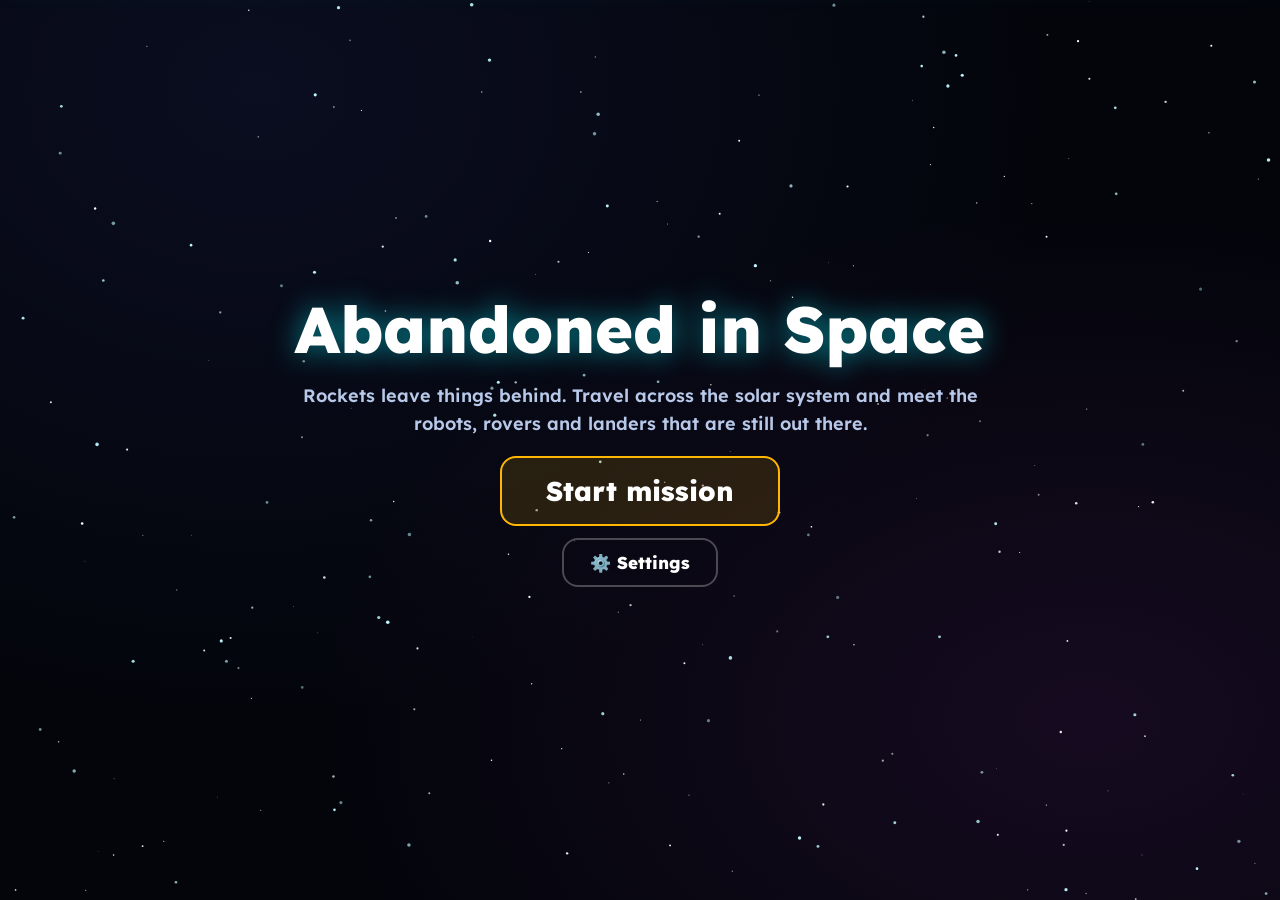
==== index-7.html @ ba51dd8f "Add files via upload" ====
<!DOCTYPE html>
<html lang="en" translate="no" class="notranslate">
<head>
<meta charset="utf-8">
<meta name="google" content="notranslate">
<meta name="viewport" content="width=device-width,initial-scale=1">
<title>Abandoned in Space – Acts 1–3: The Moon, Mars and Beyond</title>
<link href="https://fonts.googleapis.com/css2?family=Lexend:wght@400;600;800&display=swap" rel="stylesheet">
<style>
:root{--bg:#0b0d17;--deep:#03050b;--cy:#00f3ff;--gold:#ffb703;--ok:#39ff88;--bad:#ff4d6d;--glass:rgba(18,24,48,.6)}
*{box-sizing:border-box;-webkit-tap-highlight-color:transparent}
html,body{margin:0;min-height:100%;background:radial-gradient(ellipse at 20% 10%,#1a1f4a55,transparent 55%),radial-gradient(ellipse at 85% 80%,#4a1a5a44,transparent 50%),var(--deep);color:#eef6ff;font:600 18px/1.55 Lexend,system-ui,sans-serif}
#stars{position:fixed;inset:0;z-index:0;width:100%;height:100%}
.screen{display:none;position:relative;z-index:1;min-height:100vh;padding:20px 16px 40px;max-width:980px;margin:0 auto;flex-direction:column;align-items:center;justify-content:center;gap:18px}
.screen.on{display:flex;animation:slide .6s cubic-bezier(.2,.8,.2,1)}
@keyframes slide{from{opacity:0;transform:translateY(26px) scale(.98)}to{opacity:1;transform:none}}
h1{font-weight:800;font-size:clamp(2rem,6vw,3.6rem);line-height:1.1;margin:0;text-align:center;color:#fff;text-shadow:0 0 28px #00f3ff88}
h2{font-weight:800;font-size:clamp(1.4rem,4vw,2rem);margin:0;color:var(--gold)}
p{margin:0}.sub{color:#b8c8e8;text-align:center;max-width:60ch}
.panel{background:rgba(2,6,13,.45);backdrop-filter:blur(6px);-webkit-backdrop-filter:blur(6px);border:1px solid #00f3ff44;border-radius:22px;box-shadow:0 0 30px #00f3ff18,inset 0 0 40px #ffffff08;padding:20px;width:100%}
.btn{font:800 1.1rem Lexend,sans-serif;min-height:58px;padding:12px 26px;border-radius:16px;border:2px solid var(--cy);background:#00f3ff1c;color:#fff;cursor:pointer;touch-action:manipulation;user-select:none;-webkit-user-select:none;transition:transform .15s,box-shadow .2s,background .2s}
.btn:hover,.btn:focus-visible{transform:scale(1.06);box-shadow:0 0 24px var(--cy);background:#00f3ff38;outline:none}
.btn:active{transform:scale(.95)}
.btn.gold{border-color:var(--gold);background:#ffb70322}.btn.gold:hover{box-shadow:0 0 24px var(--gold)}
.btn.ghost{border-color:#ffffff44;background:transparent;min-height:46px;font-size:.95rem}
.row{display:flex;gap:12px;flex-wrap:wrap;justify-content:center;width:100%}
#grid{display:grid;grid-template-columns:repeat(auto-fit,minmax(220px,1fr));gap:16px;width:100%}
.card{position:relative;text-align:left;cursor:pointer;border:1px solid #00f3ff55;background:var(--glass);backdrop-filter:blur(12px);border-radius:22px;padding:20px;color:#fff;font:inherit;transition:transform .2s,box-shadow .25s;min-height:190px}
.card:hover:not(:disabled){transform:translateY(-6px) scale(1.03);box-shadow:0 0 30px #00f3ff77}
.card:disabled{opacity:.45;cursor:not-allowed}
.card .ic{font-size:2.6rem}.card b{display:block;font-size:1.25rem}.card small{color:#b8c8e8;font-weight:400}
.dot{position:absolute;top:16px;right:16px;width:14px;height:14px;border-radius:50%;background:var(--cy);box-shadow:0 0 12px var(--cy);animation:pulse 1.6s infinite}
.card.done .dot{background:var(--gold);box-shadow:0 0 12px var(--gold);animation:none}
.card:disabled .dot{background:#666;box-shadow:none;animation:none}
@keyframes pulse{50%{opacity:.35;transform:scale(.7)}}
#prog{height:12px;border-radius:9px;background:#ffffff18;overflow:hidden;width:min(420px,90%)}
#prog i{display:block;height:100%;width:0;background:linear-gradient(90deg,var(--cy),var(--gold));transition:width .8s}
.term{background:rgba(2,6,13,.45);backdrop-filter:blur(6px);-webkit-backdrop-filter:blur(6px);border-color:#39ff8866;box-shadow:0 0 30px #39ff8822}
.term .bar{display:flex;gap:8px;align-items:center;margin-bottom:12px;color:var(--ok);font-weight:600;font-size:.9rem}
.term .bar i{width:12px;height:12px;border-radius:50%;background:var(--ok);box-shadow:0 0 10px var(--ok)}
#st-txt{white-space:pre-wrap;font:400 clamp(1rem,2.6vw,1.2rem)/1.7 Lexend,sans-serif;color:#d9ffe9;max-height:56vh;overflow:auto;min-height:220px;cursor:pointer}
#st-txt::after{content:"▌";color:var(--ok);animation:blink 1s infinite}
@keyframes blink{50%{opacity:0}}
canvas#cv{width:100%;height:auto;border-radius:16px;background:#02040a;border:1px solid #00f3ff44;touch-action:none}
.hud{display:flex;gap:14px;justify-content:center;flex-wrap:wrap;font-size:1.05rem}
.hud span{padding:4px 14px;border-radius:99px;background:#ffffff12}
.ok{color:var(--ok)}.warn{color:var(--bad)}
.ctrl .btn{flex:1 1 90px;min-height:72px;font-size:1.3rem}
#msg{min-height:1.6em;text-align:center;font-weight:800}
.parts,.slots{display:flex;flex-wrap:wrap;gap:12px;justify-content:center}
.part{font-size:2.2rem;min-width:84px;min-height:84px}.part.sel{border-color:var(--gold);box-shadow:0 0 22px var(--gold);transform:scale(1.1)}
.slot{min-width:150px;min-height:110px;border:2px dashed #00f3ff88;border-radius:18px;background:#00f3ff0d;color:#fff;font:600 .95rem Lexend,sans-serif;padding:10px;cursor:pointer;display:flex;flex-direction:column;align-items:center;justify-content:center;gap:4px;transition:transform .15s}
.slot:hover{transform:scale(1.05)}.slot .e{font-size:2.2rem}.slot.full{border-style:solid;border-color:var(--ok);background:#39ff8822}
.shake{animation:shake .4s}@keyframes shake{25%{transform:translateX(-8px)}75%{transform:translateX(8px)}}
.sl{display:flex;align-items:center;gap:12px;width:100%}.sl label{min-width:90px}
input[type=range]{flex:1;height:44px;accent-color:var(--cy)}
svg{width:100%;height:auto;border-radius:16px;background:#02040a;border:1px solid #00f3ff44}
#win{position:fixed;inset:0;z-index:10;display:none;align-items:center;justify-content:center;flex-direction:column;gap:16px;background:#03050bd9;text-align:center;padding:20px}
#win.on{display:flex;animation:slide .5s}
#win h1{color:var(--gold);text-shadow:0 0 30px var(--gold);animation:pop .8s}
@keyframes pop{0%{transform:scale(.3)}60%{transform:scale(1.15)}100%{transform:scale(1)}}
#fx{position:absolute;inset:0;width:100%;height:100%;pointer-events:none}
#win>*:not(canvas){position:relative}
#wipe{position:fixed;inset:0;z-index:30;background:#000;border-bottom:3px solid #00f3ff99;box-shadow:0 10px 40px #00f3ff55;transform:translateY(-105%);pointer-events:none}
#wipe.run{animation:wipe 1.05s cubic-bezier(.65,0,.35,1) forwards}
@keyframes wipe{0%{transform:translateY(-105%)}46%{transform:translateY(0)}54%{transform:translateY(0)}100%{transform:translateY(105%)}}
.ast{position:fixed;left:0;top:0;z-index:0;pointer-events:none}
.ast .tail{position:absolute;right:50%;top:50%;transform:translateY(-50%);border-radius:50%;background:linear-gradient(90deg,transparent,#ffb70366,#fff8)}
.ast svg{position:relative;display:block;animation:spin 5s linear infinite}
@keyframes spin{to{transform:rotate(360deg)}}
@keyframes fade{from{opacity:0}}
@keyframes glow{50%{box-shadow:0 0 95px #ffb703}}
#pop{position:fixed;inset:0;z-index:20;display:none;align-items:center;justify-content:center;padding:20px;background:#03050bcc}
#pop.on{display:flex;animation:fade .25s}
#pop .box{max-width:460px;width:100%;text-align:center;display:flex;flex-direction:column;align-items:center;gap:12px;background:#12183ae6;border:2px solid var(--cy);border-radius:24px;padding:26px;box-shadow:0 0 40px #00f3ff55;animation:pop .5s}
#pop.bad{background:#3a0010cc}
#pop.bad .box{background:#2a0612f0;border-color:var(--bad);box-shadow:0 0 50px #ff4d6d88;animation:shake .5s}
#pop.bad h2{color:var(--bad)}
#p-i{font-size:3.4rem;line-height:1}
.big{font-size:1.5rem;min-height:70px;padding:14px 44px}
.mis{display:block;margin-top:12px;padding:12px 16px;border-radius:14px;background:#ffb70322;border:1px solid var(--gold);color:var(--gold);font-weight:800;text-shadow:0 0 12px #ffb70388}
#game{justify-content:flex-start;gap:10px;padding-top:12px;padding-bottom:16px}#game h2{font-size:1.35rem}#g-i{font-size:.95rem}
.ctl2{display:flex;flex-wrap:wrap;gap:10px 22px;align-items:center}.ctl2 .sl{flex:1 1 240px;width:auto}.ctl2 .btn{flex:none}
@media(max-height:700px){svg{max-height:24vh!important}}
.gh{fill:none;stroke:#00f3ff;stroke-width:2;stroke-dasharray:6 5;animation:gh 1.6s infinite}@keyframes gh{50%{opacity:.3}}
.pt .rl{opacity:0;transform:translateY(-70px) scale(.7);transform-box:fill-box;transform-origin:center;transition:opacity .4s,transform .7s cubic-bezier(.3,1.7,.5,1)}
.pt.on .rl{opacity:1;transform:none}.pt.on .gh{display:none}
.drive #rv-all{animation:drive 1.6s ease-in forwards}@keyframes drive{to{transform:translateX(120px)}}
/* ---- Solar system showcase ---- */
#solar{max-width:none;width:100%;height:100vh;height:100dvh;min-height:0;overflow:hidden;gap:6px;padding:14px 8px;position:relative}
#solar>h2,#solar>.sub{position:relative;z-index:2;transition:opacity .6s}#solar.sel>h2,#solar.sel>.sub{opacity:0}
#solar.inst *{transition:none!important}
.sunbg{position:absolute;left:-21vmin;top:50%;width:34vmin;aspect-ratio:1;transform:translateY(-50%);border-radius:50%;background:radial-gradient(circle,#fff6c4,#ffcf3a 45%,#ffb703 62%,#ff7b00);box-shadow:0 0 80px 20px #ffb70388,0 0 200px 60px #ff7b0033;animation:glow 4s infinite;pointer-events:none;z-index:0}
#stage{--u:clamp(30px,4.6vw,66px);position:relative;z-index:2;display:flex;flex-wrap:wrap;justify-content:center;align-items:center;width:min(100%,1500px);padding-left:6vw}
.pl{--sz:calc(var(--u)*var(--k));position:relative;flex:0 0 auto;width:calc(var(--u)*1.85);height:calc(var(--u)*3.4);display:grid;place-items:center;transition:transform .9s cubic-bezier(.65,0,.25,1) calc(var(--i)*25ms),opacity .7s ease calc(var(--i)*25ms)}
#solar.sel .pl:not(.picked){transform:translateX(var(--ex,50vw));opacity:0;pointer-events:none}
#solar.sel .pl.picked{transform:translate(var(--dx),var(--dy)) scale(var(--sc,1.4));z-index:6;transition-delay:.05s}
.hit{position:relative;display:grid;place-items:center;width:max(44px,var(--sz));height:max(44px,var(--sz));background:none;border:0;padding:0;color:#fff;font:inherit;border-radius:50%;cursor:pointer}
.hit:focus-visible{outline:2px solid var(--cy);outline-offset:6px}
.fl{position:relative;display:grid;place-items:center;width:var(--sz);height:var(--sz);animation:float 4.2s ease-in-out infinite;animation-delay:calc(var(--i)*-.55s);transition:scale .25s cubic-bezier(.3,1.6,.5,1)}
@keyframes float{0%,100%{transform:translateY(-6px)}50%{transform:translateY(8px)}}
.hit:hover .fl,.hit:focus-visible .fl,.hit:active .fl{scale:1.2}
.disc,.moon{--tile:var(--sz);position:relative;z-index:2;display:block;width:var(--sz);aspect-ratio:1;border-radius:50%;overflow:hidden;transition:box-shadow .25s,filter .25s}
.disc i,.moon i{position:absolute;inset:0;background-repeat:repeat-x;background-size:var(--tile) 100%;animation:rot var(--rt,16s) linear infinite}
@keyframes rot{to{background-position-x:var(--tile)}}
.disc:after,.moon:after{content:"";position:absolute;inset:0;border-radius:50%;background:radial-gradient(circle at 30% 28%,#ffffff44,transparent 42%,#000b 100%)}
.hit:hover .disc,.hit:focus-visible .disc,.hit:active .disc{box-shadow:0 0 22px 6px rgba(var(--aura),.85),0 0 60px 20px rgba(var(--aura),.4);filter:brightness(1.15)}
.mer .disc{background:#9b9590}.mer i{background-image:radial-gradient(circle at 30% 40%,#0003 0 12%,transparent 13%),radial-gradient(circle at 70% 70%,#0003 0 10%,transparent 11%)}
.ven .disc{background:#e8c27a}.ven i{background-image:repeating-linear-gradient(170deg,#f2d9a0 0 14%,#d9a85c 14% 28%)}
.ear .disc{background:#2a6fd6}.ear i{background-image:radial-gradient(ellipse 22% 28% at 28% 38%,#46a85a 92%,transparent),radial-gradient(ellipse 16% 22% at 72% 66%,#46a85a 92%,transparent),radial-gradient(ellipse 30% 8% at 55% 25%,#fff9 92%,transparent)}
.mar .disc{background:#c1440e}.mar i{background-image:radial-gradient(ellipse 25% 20% at 30% 40%,#7a2a08aa 92%,transparent),radial-gradient(ellipse 18% 14% at 75% 65%,#e9a37a99 92%,transparent)}
.jup .disc{background:#d9b38c}.jup i{background-image:radial-gradient(ellipse 14% 9% at 60% 62%,#c1440ecc 92%,transparent),repeating-linear-gradient(180deg,#e3c4a0 0 12%,#b98763 12% 22%,#d9b38c 22% 34%)}
.sat .disc{background:#e6cf9a}.sat i{background-image:repeating-linear-gradient(180deg,#f0dcae 0 14%,#cdb27a 14% 26%)}
.ura .disc{background:#6fd0d6}.ura i{background-image:repeating-linear-gradient(175deg,#8fe6ea 0 16%,#4fb8c8 16% 30%,#6fd0d6 30% 44%)}
.nep .disc{background:#3f5fc4}.nep i{background-image:radial-gradient(ellipse 16% 10% at 65% 40%,#1c2a78cc 92%,transparent),repeating-linear-gradient(172deg,#5877d6 0 18%,#2f49a6 18% 32%,#3f5fc4 32% 48%)}
.ring{position:absolute;left:50%;top:50%;width:calc(var(--sz)*2.1);height:calc(var(--sz)*.8);transform:translate(-50%,-50%) rotate(-18deg);border-radius:50%;border:max(3px,calc(var(--sz)*.07)) solid #e6d3a0cc;pointer-events:none;z-index:1}
.ring.fr{z-index:3;clip-path:inset(50% 0 0 0)}
.ura .ring{width:calc(var(--sz)*1.9);height:calc(var(--sz)*.55);border-color:#a5e6ecb0;transform:translate(-50%,-50%) rotate(-12deg)}
.morbit{position:absolute;left:50%;top:50%;width:calc(var(--sz)*1.7);height:calc(var(--sz)*1.7);margin:calc(var(--sz)*-.85) 0 0 calc(var(--sz)*-.85);border:1px dotted #ffffff40;border-radius:50%;animation:spin 6s linear infinite;pointer-events:none;z-index:2}
.mw{position:absolute;left:50%;top:0;width:0;height:0;animation:spin 6s linear infinite reverse}
.moon{position:absolute;--tile:calc(var(--sz)*.24);width:calc(var(--sz)*.24);margin:calc(var(--sz)*-.12) 0 0 calc(var(--sz)*-.12);background:#aeb4c2}
.moon i{background-image:radial-gradient(circle at 30% 40%,#0004 0 14%,transparent 15%),radial-gradient(circle at 70% 65%,#0004 0 11%,transparent 12%)}
.lock .disc,.lock .ring{filter:grayscale(.85) brightness(.55)}.lkb{position:absolute;right:-4px;top:-8px;font-size:.9rem;z-index:4}
.nm{position:absolute;top:calc(100% + 22px);left:50%;transform:translateX(-50%);white-space:nowrap;padding:2px 10px;border-radius:99px;font:600 clamp(11px,1.3vw,14px) Lexend,sans-serif;color:rgb(var(--aura));background:#0b0d1766;opacity:.6;transition:opacity .08s,background .08s,color .08s,transform .15s;pointer-events:none;z-index:30}
.hit:hover .nm,.hit:focus-visible .nm,.hit:active .nm{opacity:1;background:#fff;color:#0b0d17;font-weight:800;transform:translateX(-50%) scale(1.12);box-shadow:0 0 18px rgba(var(--aura),.9)}
#to-intro{position:absolute;left:12px;top:12px;z-index:8;min-height:44px}
/* Planet detail panel (glassmorphism) */
#plpanel{position:absolute;z-index:7;right:4vw;top:50%;width:min(470px,46vw);max-height:84vh;overflow:auto;display:flex;flex-direction:column;gap:10px;text-align:left;padding:18px 20px;border-radius:26px;background:rgba(18,24,48,.5);backdrop-filter:blur(20px) saturate(150%);-webkit-backdrop-filter:blur(20px) saturate(150%);border:1px solid #ffffff30;box-shadow:0 24px 70px #000a,inset 0 1px 0 #ffffff30,0 0 40px #00f3ff22;transform:translate(70px,calc(-50% + 40px));opacity:0;pointer-events:none;transition:transform .8s cubic-bezier(.2,.9,.2,1) .25s,opacity .6s .25s}
#plpanel:not(.open){transition-delay:0s}
#plpanel.open{transform:translate(0,-50%);opacity:1;pointer-events:auto}
#plpanel h2{font-size:1.6rem}.fact{color:#cfe0ff;font-weight:400;font-size:.95rem}.sub2{color:var(--gold);font-weight:800}
#plpanel #prog{width:100%}
.mlist{display:flex;flex-direction:column;gap:8px}
.mis-btn{display:flex;align-items:center;gap:12px;text-align:left;width:100%;padding:10px 14px;border-radius:16px;border:1px solid #00f3ff55;background:#ffffff0d;color:#fff;font:inherit;cursor:pointer;min-height:52px;transition:transform .15s,box-shadow .2s,background .2s}
.mis-btn:hover:not(:disabled),.mis-btn:focus-visible{transform:translateX(-4px);box-shadow:0 0 20px #00f3ff66;background:#00f3ff22;outline:none}
.mis-btn:disabled{opacity:.45;cursor:not-allowed}.mis-btn.done{border-color:var(--gold)}
.mis-btn .ic{font-size:1.8rem}.mis-btn b{display:block}.mis-btn small{color:#b8c8e8;font-weight:400;font-size:.8rem}
@media(max-width:760px){.sunbg{display:none}#stage{--u:11.5vw;padding-left:0}.pl{width:23vw;height:calc(var(--u)*3.2)}
 #plpanel{left:3vw;right:3vw;bottom:3vw;top:auto;width:auto;max-height:56vh;transform:translateY(110%)}#plpanel.open{transform:none}}
/* Dialogue engine effects */
.term.cam{animation:cam .45s}
@keyframes cam{0%,100%{transform:none}15%{transform:translate(-5px,2px) rotate(-.3deg)}35%{transform:translate(5px,-2px) rotate(.3deg)}55%{transform:translate(-3px,-1px)}75%{transform:translate(3px,1px)}}
.wd{display:inline-block;white-space:nowrap}
.bc{display:inline-block;font-weight:800;color:#ff4d6d;text-shadow:0 0 8px #ff4d6d,0 0 18px #ff4d6d88;animation:bpop .4s cubic-bezier(.3,1.7,.5,1),bglow 1s ease-in-out infinite alternate}
@keyframes bpop{0%{transform:scale(.2);opacity:0}100%{transform:none;opacity:1}}
@keyframes bglow{to{color:#4dfff3;text-shadow:0 0 8px #00f3ff,0 0 18px #00f3ff88}}
.wb{display:inline-block;color:#c7b6ff;text-shadow:0 0 8px #8f6bff88;animation:wobble 1.1s ease-in-out infinite;animation-delay:calc(var(--i)*-90ms)}
@keyframes wobble{0%,100%{transform:translateY(0) rotate(-4deg)}50%{transform:translateY(-4px) rotate(4deg)}}
.bar #snd{margin-left:auto;min-height:34px;padding:0 12px;font-size:.9rem}
/* v3 additions */
#st-txt{text-shadow:0 1px 4px #000c}
#set,#fm{position:fixed;inset:0;z-index:25;display:none;align-items:center;justify-content:center;padding:20px;background:#03050bcc}
#set.on,#fm.on{display:flex;animation:fade .25s}
#set .box,#fm .box{max-width:480px;width:100%;max-height:90vh;overflow:auto;display:flex;flex-direction:column;gap:12px;text-align:left;background:#12183ae6;border:2px solid var(--cy);border-radius:24px;padding:24px;box-shadow:0 0 40px #00f3ff55;animation:pop .45s}
.srow{display:flex;justify-content:space-between;align-items:center;gap:12px}.tg{min-width:110px}.tg:disabled{opacity:.45;cursor:not-allowed}
.btn.dng{border-color:var(--bad);background:#ff4d6d1f}.btn.dng:hover{box-shadow:0 0 24px var(--bad);background:#ff4d6d33}
.qgrid{display:grid;gap:6px}.qgrid div{background:#ffffff0f;border-radius:12px;padding:8px 12px}.qgrid small{display:block;color:var(--cy);font-weight:600}.qgrid b{font-weight:600;font-size:.95rem}
#fm-f{font-weight:400;background:#00f3ff12;border-left:3px solid var(--cy);padding:10px 14px;border-radius:0 12px 12px 0;animation:slide .4s}
.lockb{display:flex;gap:8px;align-items:center;padding:10px 14px;border-radius:14px;background:#ffb70022;border:1px solid var(--gold);color:var(--gold);font-weight:800}
.stars{font-size:3.2rem;line-height:1}.stars span{display:inline-block;margin:0 4px;animation:pop .6s both;animation-delay:calc(var(--n)*.22s)}.stars span.off{filter:grayscale(1) brightness(.5);opacity:.5}
.mis-btn small{display:block}.stl{letter-spacing:.12em}
.bhd{position:relative;display:block;width:var(--sz);aspect-ratio:1;transition:filter .25s}
.bhd .lens{position:absolute;inset:-45%;border-radius:50%;background:radial-gradient(circle,transparent 34%,#00f3ff2e 44%,#ffb7032e 56%,transparent 70%);animation:pulse 3s ease-in-out infinite}
.bhd .core{position:absolute;inset:14%;border-radius:50%;background:#000;box-shadow:0 0 0 2px #ffcf3a99,0 0 24px 8px #00f3ff88,0 0 60px 18px #ffb70044;z-index:2}
.acc{position:absolute;left:50%;top:50%;width:calc(var(--sz)*2);height:calc(var(--sz)*.66);margin:calc(var(--sz)*-.33) 0 0 calc(var(--sz)*-1);border-radius:50%;overflow:hidden;transform:rotate(-14deg);-webkit-mask:radial-gradient(ellipse closest-side,transparent 50%,#000 58%,#000 86%,transparent 100%);mask:radial-gradient(ellipse closest-side,transparent 50%,#000 58%,#000 86%,transparent 100%);z-index:1;filter:drop-shadow(0 0 8px #00f3ff)}
.acc b{position:absolute;left:50%;top:50%;width:calc(var(--sz)*3);height:calc(var(--sz)*3);margin:calc(var(--sz)*-1.5) 0 0 calc(var(--sz)*-1.5);background:conic-gradient(#00f3ff,#ffb703,#fff3c4,#ffb703,#00f3ff,#0b6f8f,#00f3ff);animation:spin 3.5s linear infinite}
.acc.fr{z-index:3;clip-path:inset(50% 0 0 0)}
.hit:hover .bhd,.hit:focus-visible .bhd,.hit:active .bhd{filter:brightness(1.3) drop-shadow(0 0 16px #00f3ff)}
.lock .bhd{filter:saturate(.6) brightness(.8)}
/* Black hole: crescent peeking in from the right edge (mirrors the Sun) */
.pl.bh{--sz:34vmin;position:absolute;right:-21vmin;top:calc(50% - 17vmin);width:var(--sz);height:var(--sz);z-index:1}
.bhx{position:relative;display:block;width:var(--sz);aspect-ratio:1;transition:filter .25s}
.bhx .core{position:absolute;inset:4%;border-radius:50%;background:radial-gradient(circle at 35% 50%,#000 55%,#14032b 100%);box-shadow:0 0 0 3px #3c096c,0 0 36px 12px #9d4edd99,0 0 110px 36px #3c096ccc,inset 0 0 50px #000;z-index:2}
.bhx .w{position:absolute;inset:4%;border-radius:50%;border:3px solid #9d4edd;box-shadow:0 0 24px #9d4edd,inset 0 0 24px #3c096c;opacity:0;animation:bhw 3.6s ease-out infinite;pointer-events:none}
.bhx .w2{animation-delay:1.2s}.bhx .w3{animation-delay:2.4s}
@keyframes bhw{0%{transform:scale(1);opacity:.9}100%{transform:scale(1.7);opacity:0}}
.hit:hover .bhx,.hit:focus-visible .bhx,.hit:active .bhx{filter:brightness(1.35) drop-shadow(0 0 18px #9d4edd)}
.lock .bhx{filter:grayscale(.85) brightness(.7)}
.rocks{position:relative;display:block;width:var(--sz);aspect-ratio:1;transition:filter .25s}
.rocks i{position:absolute;display:block;border-radius:46% 54% 52% 48%;background:radial-gradient(circle at 30% 28%,#cfc8ba,#6b645a 60%,#3d3933);box-shadow:inset -2px -2px 4px #0008;animation:spin var(--s,8s) linear infinite}
.lock .rocks{filter:grayscale(.85) brightness(.55)}
.hit:hover .rocks,.hit:focus-visible .rocks,.hit:active .rocks{filter:brightness(1.2) drop-shadow(0 0 10px rgba(var(--aura),.9))}
#bhslot{display:contents}.bh .nm{left:6.5vmin}
.bh .lkb{right:auto;left:1vmin;top:calc(50% - 14px);font-size:1.5rem}
@media(max-width:760px){.pl.bh{--sz:26vmin;right:-17vmin;top:calc(50% - 13vmin);width:var(--sz);height:var(--sz)}.bh .nm{left:5vmin}}
@media(prefers-reduced-motion:reduce){*{animation:none!important;transition:none!important}}
/* Codec portrait (MGS-style) */
.cdx{display:flex;gap:18px;align-items:flex-start}
#cdx-p{position:relative;flex:0 0 auto;width:clamp(130px,24vw,250px);aspect-ratio:1;background:#000;overflow:hidden;border-radius:4px;box-shadow:0 0 22px #39ff8855,0 0 0 1px #39ff8855}
#cdx-p img{display:block;user-select:none;-webkit-user-drag:none;pointer-events:none}
#cdx-b{width:100%;height:100%}
#cdx-p .mp{position:absolute;display:none}
#cdx-p[data-m="1"] .m1,#cdx-p[data-m="2"] .m2{display:block}
.cdx #st-txt{flex:1;min-width:0}
@media(max-width:560px){.cdx{flex-direction:column;align-items:center}.cdx #st-txt{width:100%}}
</style>
</head>
<body>
<canvas id="stars"></canvas>
<div id="wipe"></div>
<div id="pop"><div class="box"><div id="p-i"></div><h2 id="p-t"></h2><p id="p-r"></p><button class="btn gold" id="p-b"></button></div></div>

<section class="screen on" id="intro">
  <h1>Abandoned in Space</h1>
  <p class="sub">Rockets leave things behind. Travel across the solar system and meet the robots, rovers and landers that are still out there.</p>
  <div class="row" style="flex-direction:column;align-items:center"><button class="btn gold big" id="start">Start mission</button><button class="btn ghost" id="open-set">⚙️ Settings</button></div>
</section>

<section class="screen" id="solar">
  <i class="sunbg"></i>
  <button class="btn ghost" id="to-intro">🏠 Main menu</button>
  <h2>Choose your destination</h2>
  <p class="sub">Tap any planet to learn about it. Earth (the Moon), Mars, the Asteroid Belt and the Black Hole have missions. Locked worlds still share their facts. Finish every mini-game on a world to unlock the next one.</p>
  <div id="stage" class="notranslate" translate="no"></div>
  <div id="bhslot" class="notranslate" translate="no"></div>
  <aside id="plpanel" class="notranslate" translate="no" aria-live="polite"></aside>
</section>

<section class="screen notranslate" id="story" translate="no">
  <div class="panel term notranslate" translate="no">
    <div class="bar"><i></i><span id="st-h"></span><button class="btn ghost" id="snd" aria-label="Toggle typing sound">🔊</button></div>
    <div class="cdx">
      <div id="cdx-p" role="img" aria-label="" data-m="0"><img id="cdx-b" alt="" decoding="sync"><img id="cdx-1" class="mp m1" alt="" decoding="sync"><img id="cdx-2" class="mp m2" alt="" decoding="sync"></div>
      <div id="st-txt" class="notranslate" translate="no"></div>
    </div>
  </div>
  <div class="row">
    <button class="btn ghost" id="st-back">Back to menu</button>
    <button class="btn gold" id="st-go" hidden>Start the mission!</button>
  </div>
</section>

<section class="screen notranslate" id="game" translate="no">
  <h2 id="g-t"></h2>
  <p class="sub" id="g-i"></p>
  <div class="panel" id="gbox" style="display:flex;flex-direction:column;gap:14px"></div>
  <p id="msg"></p>
  <button class="btn ghost" id="g-back">Back to menu</button>
</section>

<div id="win">
  <canvas id="fx"></canvas>
  <h1>Mission Accomplished!</h1>
  <div class="stars" id="w-stars" aria-live="polite"></div>
  <p class="sub" id="w-t" style="font-size:1.2rem"></p>
  <div class="row"><button class="btn ghost" id="w-menu">Mission menu</button><button class="btn gold" id="w-next">Next mission</button></div>
</div>

<div id="set" role="dialog" aria-modal="true" aria-labelledby="set-t"><div class="box">
  <h2 id="set-t">⚙️ Settings</h2>
  <div class="srow"><span>Typing sound</span><button class="btn ghost tg" id="set-snd"></button></div>
  <div class="srow"><span>Music <small>(coming soon)</small></span><button class="btn ghost tg" disabled>Off</button></div>
  <button class="btn dng" id="set-reset">Reset All Mission Progress</button>
  <p class="fact" id="set-note"></p>
  <button class="btn gold" id="set-close">Close</button>
</div></div>
<div id="fm" role="dialog" aria-modal="true" aria-labelledby="fm-t"><div class="box notranslate" translate="no">
  <h2 id="fm-t"></h2>
  <div class="qgrid" id="fm-q"></div>
  <p id="fm-f"></p>
  <button class="btn ghost" id="fm-n"></button>
  <div class="lockb" id="fm-b"></div>
  <button class="btn gold" id="fm-c">Close</button>
</div></div>

<script>
const $=s=>document.querySelector(s);
const CH=[
{n:"Surveyor 3",sub:"The Grandfather of All",ic:"🤖",g:"scoop",
 t:"Cast Terra Eye and dig with the magical arm!",
 i:"Move the sliders (or press W / S to tilt the arm and A / D to reach) so the tip touches a gold ring. It glows green when close. Then press SCOOP (or Space).",
 w:"The secrets of the land are revealed! Surveyor 3 badge unlocked.",
 s:`> INCOMING TRANSMISSION...\n\nOnce upon a time, in a mystical world, there were 10 legendary heroes who made a legacy for future warriors. They all helped each other to achieve one goal: help humanity.\n\nEvery hero had to sacrifice one thing: their life here on Earth. The sacrifice was not in vain. They all made important contributions to mankind.\n\nFIRST CHAPTER: THE MOON\nSurveyor 3, the Grandfather of All\n\nThe first hero, the grandfather of all, was Surveyor 3. His journey was long, lasting three days and three nights, until he finally arrived in a ~desolate and forgotten~ land: the Moon.\n\nHe thought about everything he had left behind: the familiar lands, the people he once knew, and the life that would never be his again. But he did not surrender to the sorrow and emptiness of this lonely world.\n\nWith courage in his heart and determination in his soul, he raised his hands and cast a powerful spell.\n\n"!TERRA EYE!" shouted the warrior.\n\nSuddenly, the secrets of the land began to reveal themselves! Surveyor 3 studied the lunar surface, examined the soil, and discovered that the Moon was covered in a layer of loose dust and broken rocks. He even used his magical arm to dig small holes and investigate what lay beneath the surface.\n\nHis discoveries would help future heroes understand the Moon. Surveyor 3 knew that this forgotten land would never be the same. His mission was complete, and he awaited the arrival of the next warrior.\n\nHe had no idea that, one day, someone would come back to visit him.\n\n> YOUR MISSION: use Surveyor 3's magical arm to dig up three soil samples.`},
{n:"Apollo 11",sub:"The Eldest Sibling",ic:"🦅",g:"land",
 t:"Land the Eagle gently on the Moon!",
 i:"Hold THRUST (W, ↑ or Space) to slow down. Touch down softer than 3.5 m/s while you stand over the glowing pad.",
 w:"The Eagle has landed! Apollo 11 badge unlocked.",
 s:`> INCOMING TRANSMISSION...\n\nAPOLLO 11, the Eldest Sibling\n\nBefore anyone could visit the lonely grandfather, someone had to prove that the journey was possible. That hero was Apollo 11, the eldest of the siblings.\n\nOn July 20, 1969, Apollo 11 sent a brave little lander named Eagle down toward a flat, quiet place called Tranquility Base. Two astronauts, Neil Armstrong and Buzz Aldrin, stood inside.\n\nEagle touched down softly, and for the first time in history, humans walked on another world!\n\nBefore leaving, the heroes left gifts behind: a plaque that says they came in peace for all mankind, a laser mirror that still bounces light back to Earth, and a tiny seismometer that listened for moonquakes.\n\n> YOUR MISSION: land the Eagle gently on Tranquility Base.`},
{n:"Apollo 12",sub:"The Middle Sibling",ic:"🎯",g:"land2",
 t:"Surprise Grandfather Surveyor 3!",
 i:"THRUST (W, ↑, Space) slows you down. A / ← and D / → steer. S / ↓ brakes sideways drift. Touch down slowly on the gold target by Surveyor 3.",
 w:"SURPRISE! Apollo 12 badge unlocked.",
 s:`> INCOMING TRANSMISSION...\n\nAPOLLO 12, the Middle Sibling\n\nThe lunar journey was a milestone for humanity, and we owed it all to these brave heroes.\n\nBut humanity missed Surveyor 3. He had been alone on the Moon for more than two years!\n\nHis brothers and friends decided to organize a surprise for their grandfather. Apollo 12 volunteered to make the difficult journey.\n\nOn the day of departure, Apollo gathered his companions and charged up his extraordinary magical powers. With a mighty roar, he leaped away from Earth at incredible speed and began his journey toward the Moon.\n\nAfter several days of travelling through space, Apollo finally arrived. With his keen eye and extraordinary precision, he found Surveyor 3's resting place. He landed just a short distance away!\n\n"!SURPRISE!" everyone shouted with excitement.\n\nSurveyor 3 was in a ~deep, deep sleep~. He woke up as soon as he heard the cheering. His eyes opened wide as he tried to understand what was happening. He couldn't believe it! His family had come all this way just to see him.\n\nAfter talking for a while, they explored the area together and had lots of fun. Apollo 12 even carefully collected some pieces of Surveyor 3, including his camera, to bring them back to Earth. Scientists wanted to study how being on the Moon for so long had affected him.\n\nSurveyor 3 was overjoyed. He had not been forgotten!\n\nBut the time to leave soon arrived. Apollo 12 and his companions said their goodbyes and travelled back to Earth. Surveyor 3 waved as they disappeared into the distance, feeling loved and remembering that even the greatest heroes sometimes need a visit from their family.\n\n> YOUR MISSION: land right next to Surveyor 3 and surprise him!`},
{n:"Apollo 15",sub:"The Adventurous Younger Brother",ic:"🚙",g:"rover",
 t:"Build the Moon buggy!",
 i:"Tap a part, then tap the clue it belongs to. Watch the Moon buggy come together!",
 w:"The Moon buggy is ready to roll! Apollo 15 badge unlocked.",
 s:`> INCOMING TRANSMISSION...\n\nAPOLLO 15, the Adventurous Younger Brother\n\nApollo 15, the youthful and adventurous sibling, was a little jealous. His older brothers had already travelled to the Moon on incredible missions, and he wanted his own adventure!\n\nLuckily, a new mission was being organized, and he quickly volunteered.\n\nThis time, the journey would be different. Apollo 15 brought along a special vehicle: the Lunar Roving Vehicle, also known as the Moon buggy!\n\nAfter arriving on the Moon, Apollo 15 unfolded his extraordinary vehicle and began exploring the lunar landscape.\n\nHe travelled approximately 27.9 kilometres, collecting precious lunar rocks and soil samples along the way. His Moon buggy allowed him to explore places much farther away from his landing site than earlier astronauts could reach on foot.\n\nHe discovered mountains, valleys, and fascinating rocks that helped scientists learn more about how the Moon was formed and how it changed over millions of years.\n\nApollo 15's adventure was a huge success!\n\nWhen he finally returned to Earth, scientists cheered for him. He had brought back treasures from another world and helped humanity understand the Moon a little better.\n\n> YOUR MISSION: put the Moon buggy together, piece by piece.`},
{n:"The Legacy of the Four Heroes",legacy:1,
 s:`> INCOMING TRANSMISSION...\n\nTHE LEGACY OF THE FOUR HEROES\n\nWe owe much of our knowledge about the Moon to these brave heroes. Each one had a special mission, unique abilities, and an important role to play.\n\nSurveyor 3 helped us understand the lunar soil. Apollo 11 proved that humans could walk on another world. Apollo 12 showed us that humans could land with incredible precision and even visit an earlier robotic explorer. Apollo 15 took lunar exploration even further with his amazing Moon buggy.\n\nTogether, these heroes helped humanity discover things about the Moon that we could never have learned by staying here on Earth.\n\nAnd their adventures would inspire generations to keep looking up at the stars and dreaming of what lies beyond.`},
{n:"Mars Pathfinder",sub:"The Two Brothers",ic:"🎈",g:"airbag_land",
 t:"Bounce Pathfinder safely across Mars!",
 i:"Wait for the countdown, then tap the screen (or press Space, W or ↑) once during every bounce to puff up the airbags. Keep it going for 15 bounces and Sojourner rolls out!",
 w:"Pathfinder survived 15 bounces and Sojourner is rolling on Mars! Pathfinder badge unlocked.",
 s:`> INCOMING TRANSMISSION...\n\nSECOND ACT: MARS\nThe Heroes of Mars\n\nCHAPTER 1: MARS PATHFINDER\nThe Two Brothers\n\nAfter the Moon, the heroes looked farther into the sky, toward a dusty red kingdom called Mars. It was cold, silent, and very, very far away.\n\nThe first to arrive were two brothers.\n\nThe older brother was Pathfinder. He was big and strong, and he wore a strange suit of armor made of giant airbags, like a ball of enormous white bubbles. Inside, safely tucked away, rode his younger brother Sojourner. Sojourner was small, but he had six wheels and a big dream: to drive on another world.\n\nOn July 4, 1997, Pathfinder reached Mars. He did not land softly. He dropped from the sky, and his armor hit the ground with a "!BOOM!" and bounced back up into the air.\n\nBounce after bounce after bounce, about 15 times in all, the giant airbags rolled across the rocky ground until they ~finally rolled to a stop~.\n\nSlowly the airbags shrank, and the lander's three metal petals opened like a flower. Down a little ramp rolled Sojourner, right onto the red soil of Mars!\n\nSojourner crept up to the rocks, one careful wheel at a time. He touched them with a special instrument to learn what they were made of, and he studied the soil around them. Meanwhile, Pathfinder stayed on his lander, taking pictures, watching the weather, and sending everything back to Earth.\n\nThe brothers worked far longer than anyone had planned. They proved that humans could land and drive a robot on Mars, and they opened the road for every hero who would follow.\n\n> YOUR MISSION: keep the airbags puffed up for 15 bounces, then watch Sojourner roll out.`},
{n:"Spirit & Opportunity",sub:"The Inseparable Twins",ic:"🚜",g:"water_search",
 t:"Hunt for hematite and keep the panels clean!",
 i:"Drive both twins together with W A S D or the arrow keys. Press SCAN (Space) when a signal glows near a rover. Press WIPE (or Space when no rock is close) to clean the dustiest solar panel. Find 4 hematite deposits.",
 w:"Hematite found, so Mars once had water! Spirit & Opportunity badge unlocked.",
 s:`> INCOMING TRANSMISSION...\n\nCHAPTER 2: SPIRIT & OPPORTUNITY\nThe Inseparable Twins\n\nYears later, two twin rovers set out for Mars. Spirit and Opportunity looked almost exactly alike, and although they landed on opposite sides of the planet in January 2004, they always worked as one team.\n\nThey had a big question to answer: did liquid water once flow on Mars?\n\nTheir plan was to work for just 90 days. That was the whole mission. But the twins were stubborn, and they kept going.\n\nSpirit and Opportunity drove across rocky plains, each carrying a robotic arm, cameras, and tools to read the rocks. Opportunity found tiny round pebbles full of a mineral called hematite, which usually forms where there is water. "!WATER!" the scientists cheered. Mars used to be wet!\n\nTheir biggest enemy was dust. It piled up on their solar panels and blocked the Sun. But sometimes a friendly gust of wind swept the panels clean, and the twins rolled on, ~day after day after day~.\n\nSpirit explored until 2010, when he got stuck in soft sand. Opportunity kept going until 2018, when a giant dust storm covered the sky and blocked his sunlight. A mission planned for 90 days had lasted for years.\n\n> YOUR MISSION: scan the rocks for hematite with both rovers, and wipe the dust off their solar panels before they run out of power.`},
{n:"Ingenuity",sub:"The Little Inventor Who Could Fly",ic:"🚁",g:"rotor_fly",
 t:"Make history: fly on Mars!",
 i:"Hold ⬆ (W, ↑ or Space) to spin the rotor faster and ⬇ (S) to slow it. Tilt with ← → (A / D) to fly. About 1,560 rpm holds him in the air. Dodge the gusts and land softly on the far pad.",
 w:"Ingenuity flew! The first helicopter on another world. Ingenuity badge unlocked.",
 s:`> INCOMING TRANSMISSION...\n\nCHAPTER 3: INGENUITY\nThe Little Inventor Who Could Fly\n\nThe smallest hero of all was a tiny helicopter named Ingenuity. He was lighter than a house cat, and he arrived in February 2021 tucked under the belly of a big rover named Perseverance.\n\nBut Ingenuity had a wild idea: he wanted to fly.\n\nFlying on Mars is ~really, really hard~. The air there is only about 1% as thick as the air on Earth, so his blades had to spin incredibly fast, nearly 2,400 times every minute, just to grab enough air to lift.\n\nOn April 19, 2021, Ingenuity rose into the sky, hovered for a moment, and gently came back down. It was the first powered, controlled flight on another planet. "!HE FLEW!" the whole team shouted.\n\nHe was only supposed to fly five times. Instead he kept going, scouting the ground ahead for Perseverance and showing the way, until he had completed 72 flights in all.\n\nIn 2024 one of his blades was damaged and his flying days came to an end. But the little inventor had proved something huge: even on another world, we can take to the sky.\n\n> YOUR MISSION: control Ingenuity's rotor speed and tilt, dodge the wind gusts, and land on the far pad.`},
{n:"The Legacy of the Heroes of Mars",legacy:1,
 s:`> INCOMING TRANSMISSION...\n\nTHE LEGACY OF THE HEROES OF MARS\n\nThe red planet is a harder place than the Moon, but these heroes showed that it can be explored.\n\nPathfinder and Sojourner proved that a lander could bounce down safely and a small rover could drive away from it. Spirit and Opportunity searched for water and found clues that Mars was once wet, working for years when they were built for only 90 days. Ingenuity took to the sky and showed that, even in air a hundred times thinner than ours, a flying machine can soar.\n\nOne by one, the heroes went quiet. But their wheel tracks and discoveries still guide the explorers who came after them, and the ones who are still to come.\n\nSomewhere out there, the next adventure is already waiting.`},
{n:"Dawn",sub:"The Explorer of Two Ancient Worlds",ic:"🛰️",g:"ion_navigator",
 t:"Fly Dawn from Vesta to Ceres!",
 i:"Use W A S D or the arrow keys for gentle ion thrust. Dawn keeps drifting, so push softly and dodge the asteroids. At Ceres, steer the light beam over the dark ground until 3 bright salt spots shine.",
 w:"Dawn uncovered the salty secrets of Ceres! Dawn badge unlocked.",
 s:`> INCOMING TRANSMISSION...\n\nTHIRD ACT: THE ASTEROID BELT AND BEYOND\nThe Heroes of the Asteroid Belt and Beyond\n\nCHAPTER 1: DAWN\nThe Explorer of Two Ancient Worlds\n\nBeyond Mars, the road to the outer planets is crowded by a huge, scattered ring of rocks: the Asteroid Belt. Millions of stones, big and small, circle the Sun there. They are leftovers from the time the planets were born.\n\nSomeone had to go and meet them. That hero was Dawn.\n\nDawn had a secret power, a ~gentle blue glow~. Most rockets burn a giant flame for a few minutes and then simply drift. But Dawn carried an ION PROPULSION engine. It shot out a thin stream of charged particles, so softly that it pushed her about as hard as a sheet of paper resting on your hand.\n\nBut Dawn never stopped pushing. Day after day, month after month, her tiny push added up, and she sped up and up until she could travel huge distances on a tiny bit of fuel!\n\nIn July 2011, Dawn reached her first ancient world: Vesta, a giant rock covered in craters. Its deep scars told the story of ancient collisions, when other space rocks crashed into it long, long ago. Dawn circled Vesta for over a year, taking pictures of every mountain and canyon.\n\nThen, with a "!WHOOSH!" of blue light, she said goodbye and travelled on. No spacecraft had ever orbited two different worlds before!\n\nIn 2015, Dawn arrived at Ceres, a dwarf planet and the largest world in the Asteroid Belt. There she found something ~mysterious~: bright, shining spots on the dark ground. Those spots were made of salt! Scientists believe they were left behind when salty water from deep underground bubbled up and dried in the sunlight.\n\nCeres once had a hidden, salty ocean.\n\nDawn kept watch over Ceres until her fuel ran out in 2018. She never left. To this day, she quietly circles the dwarf planet she discovered.\n\n> YOUR MISSION: fly Dawn from Vesta to Ceres with gentle ion thrust, then scan Ceres to reveal 3 bright salt spots.`},
{n:"Kepler / K2",sub:"The Great Planet Hunter",ic:"🔭",g:"transit_hunter",
 t:"Hunt for hidden worlds!",
 i:"Use W A S D or the arrow keys to push the star back inside the ring as solar pressure pushes Kepler off target. When the light curve dips, press DISCOVER! (or Space). Find 3 worlds.",
 w:"Kepler found new worlds around distant stars! Kepler / K2 badge unlocked.",
 s:`> INCOMING TRANSMISSION...\n\nCHAPTER 2: KEPLER / K2\nThe Great Planet Hunter\n\nFar, far beyond our Solar System, countless stars twinkle in the night. Some of those stars have planets circling them, and nobody knew how many. Then came the Great Planet Hunter: Kepler.\n\nKepler had one big eye, a telescope that stared at the same patch of sky for years, watching about 150,000 stars at once. His trick was simple and clever. When a planet passes in front of its star, it blocks a tiny bit of light, and the star ~dips~ in brightness for a little while. Kepler watched for those tiny dips, over and over.\n\n"!A WORLD!" he whispered, every time a star dimmed in just the right way.\n\nBut in 2013, trouble struck. Kepler's reaction wheels, the spinning parts that kept him pointed at the stars, began to break down. Now he could not hold steady. His telescope drifted and wobbled!\n\nEveryone feared the Great Planet Hunter's hunt was over. But the engineers had an ingenious idea: use the Sun itself! By pointing Kepler so that sunlight pushed gently and evenly on his solar panels, like wind steadying a sailboat, they could balance him again. The new mission was called K2, and the Planet Hunter was back in business.\n\nKepler and K2 kept searching until 2018, when his fuel finally ran out. By then he had helped scientists find more than 2,600 confirmed worlds beyond our Solar System. Some are rocky like Earth. Some are giant balls of gas. Some even circle two suns at once!\n\nBecause of him, we know that planets are everywhere.\n\n> YOUR MISSION: keep Kepler steady against the solar pressure and press DISCOVER! when the starlight dips.`},
{n:"The Legacy of the Heroes of the Beyond",legacy:1,
 s:`> INCOMING TRANSMISSION...\n\nTHE LEGACY OF THE HEROES OF THE BEYOND\n\nDawn and Kepler never met, yet together they opened two enormous doors.\n\nDawn showed us that a spacecraft can cross the Asteroid Belt powered by nothing more than a gentle blue glow. She visited Vesta and Ceres, two ancient worlds that kept the secrets of the Solar System's earliest days, and she found the bright salt that long-lost water left behind.\n\nKepler looked the other way, far past the Sun, and found thousands of distant worlds circling other stars. Even when his steering broke, he never gave up: with a little help from sunlight, the Planet Hunter kept hunting.\n\nTogether, these heroes taught us that our Solar System is just one small neighbourhood in a huge, wonderful universe, and that the universe is full of worlds waiting to be discovered.\n\nThe adventure is not over. Beyond the black hole, deep space is still calling.`}
];
let attempt=1,stars={},done=[],cur=0,popAt=0,tm,astT,k=0,burst=0,busy=0,full="",loop=0;
try{done=JSON.parse(localStorage.getItem("act1")||"[]")}catch(e){}
try{stars=JSON.parse(localStorage.getItem("stars")||"{}")}catch(e){}
function swap(id,cb){
 clearTimeout(tm);clearTimeout(astT);cancelAnimationFrame(loop);
 document.querySelectorAll(".screen").forEach(s=>s.classList.remove("on"));$("#"+id).classList.add("on");scrollTo(0,0);
 kbHook=null;
 cb&&cb()}
function sweep(fn){
 if(busy)return;busy=1;const w=$("#wipe");w.classList.remove("run");void w.offsetWidth;w.classList.add("run");
 setTimeout(fn,520);setTimeout(()=>{w.classList.remove("run");busy=0},1100)}
function show(id,cb){sweep(()=>swap(id,cb))}
function menu(cb){attempt=1;solar(cb)}
function story(i,cb){
 cur=i;full=CH[i].s;
 show("story",()=>{cb&&cb();setPortrait(i);$("#st-h").textContent=(CH[i].legacy?"CHRONICLE: ":"MISSION LOG: ")+CH[i].n;
  $("#st-go").hidden=true;$("#st-go").textContent=CH[i].legacy?"Back to the solar system":"Start the mission!";startType(CH[i].s);
  tm=setTimeout(type,700);astT=setTimeout(asteroid,1200)})}
const SPR={"armstrong":{"base":"[data-uri]","h":"[data-uri]","o":"[data-uri]","box":[46.25,50.75,6.875,4.5]},"malin":{"base":"[data-uri]","h":"[data-uri]","o":"[data-uri]","box":[45.25,57.0,9.125,3.625]},"hubble":{"base":"[data-uri]","h":"[data-uri]","o":"[data-uri]","box":[46.0,57.75,8.125,5.625]}};
const WHO={armstrong:"Neil Armstrong",malin:"Michael C. Malin",hubble:"Edwin Hubble"};
const actOf=i=>i<=4?"armstrong":i<=8?"malin":"hubble";
let mouth=0;
function setMouth(m){if(m===mouth)return;mouth=m;$("#cdx-p").dataset.m=m}
function setPortrait(i){
 const k=actOf(i),s=SPR[k],p=$("#cdx-p");
 $("#cdx-b").src=s.base;
 [["cdx-1","h"],["cdx-2","o"]].forEach(([id,key])=>{const e=$("#"+id);e.src=s[key];e.style.cssText=`left:${s.box[0]}%;top:${s.box[1]}%;width:${s.box[2]}%;height:${s.box[3]}%`});
 p.setAttribute("aria-label",WHO[k]);mouth=0;p.dataset.m=0}
/* Lip-sync: vowels open the mouth, bilabials/pauses close it, the rest is half-open */
function talk(c){
 if(skipFx)return;
 if(/[aeiouáéíóúAEIOUÁÉÍÓÚ]/.test(c))setMouth(2);
 else if(/[mbpMBP\s.,;:!?"'()~\-]/.test(c))setMouth(0);
 else setMouth(1)}
/* ---- Dialogue engine: pacing, !shake! and ~wobble~ ---- */
let toks=[],ti=0,tMode=null,tWord=null,tMis=null,wi=0,skipFx=0,sndOn=1,AC;
function parse(src,mis){
 const out=[];let mode=null;
 for(let i=0;i<src.length;i++){
  const c=src[i],p=i?src[i-1]:" ",n=src[i+1]||" ";
  if(c=="!"||c=="~"){
   const m=c=="!"?"bang":"wob";
   if(mode==m&&!/\s/.test(p)){mode=null;if(c=="!"&&out.length)out[out.length-1].pz=500;continue}
   if(!mode&&(i==0||c=="~"||/[\s"'(\[]/.test(p))&&!/[\s.,!?~]/.test(n)){
    const j=src.indexOf(c,i+1),seg=j>0?src.slice(i,j):"";
    if(j>0&&!/\n\n/.test(seg)&&!/\s/.test(src[j-1])){mode=m;continue}}
  }
  out.push({c,m:mode,mis})}
 return out}
function startType(src){
 const i=src.indexOf("> YOUR MISSION"),body=i>=0?src.slice(0,i).trimEnd():src;
 toks=parse(body,0).concat(i>=0?parse(src.slice(i),1):[]);
 ti=0;tMode=tWord=tMis=null;wi=0;setMouth(0);$("#st-txt").textContent=""}
function shake(){const t=document.querySelector(".term");t.classList.remove("cam");void t.offsetWidth;t.classList.add("cam")}
function put(t){
 const box=$("#st-txt");let par=box;
 if(t.mis){if(!tMis){tMis=document.createElement("span");tMis.className="mis";box.append(tMis);tMode=tWord=null}par=tMis}
 if(t.m!==tMode){tMode=t.m;tWord=null;if(t.m=="bang"&&!skipFx)shake()}
 if(!t.m){const l=par.lastChild;if(l&&l.nodeType==3)l.appendData(t.c);else par.append(t.c)}
 else if(/\s/.test(t.c)){tWord=null;par.append(t.c)}
 else{if(!tWord){tWord=document.createElement("span");tWord.className="wd";par.append(tWord)}
  const e=document.createElement("span");e.className=t.m=="bang"?"bc":"wb";e.textContent=t.c;e.style.setProperty("--i",wi++);tWord.append(e)}
 box.scrollTop=box.scrollHeight}
function blip(c){
 if(!sndOn||skipFx||/\s/.test(c))return;
 try{AC=AC||new(window.AudioContext||window.webkitAudioContext)();if(AC.state=="suspended")AC.resume();
  const o=AC.createOscillator(),g=AC.createGain(),n=AC.currentTime;o.type="square";o.frequency.value=480+Math.random()*140;
  g.gain.setValueAtTime(.012,n);g.gain.exponentialRampToValueAtTime(.0001,n+.05);o.connect(g);g.connect(AC.destination);o.start(n);o.stop(n+.06)}catch(e){sndOn=0}}
function type(){
 if(ti>=toks.length)return fin();
 const t=toks[ti++],nx=toks[ti],c=t.c;put(t);blip(c);talk(c);
 let d=35;
 const brk=!nx||nx.m!==t.m||/[\s"')\]]/.test(nx.c);
 if(brk){if(/[.!?]/.test(c))d+=500;else if(/[,;:]/.test(c))d+=200}
 if(t.pz)d+=t.pz;
 if(c=="\n")d+=120;
 tm=setTimeout(type,d)}
function skipType(){
 if(ti>=toks.length||!$("#story").classList.contains("on"))return;
 clearTimeout(tm);skipFx=1;while(ti<toks.length)put(toks[ti++]);skipFx=0;fin()}
function fin(){clearTimeout(tm);setMouth(0);$("#st-go").hidden=false}
$("#st-txt").onclick=skipType;
$("#snd").onclick=()=>setSnd(sndOn?0:1);
function asteroid(){
 if(!$("#story").classList.contains("on"))return;
 if(!matchMedia("(prefers-reduced-motion:reduce)").matches){
  const sz=44+Math.random()*60,W=innerWidth,dx=W+300,dy=dx*.2126,y0=Math.random()*innerHeight*.45,e=document.createElement("div");e.className="ast";
  e.innerHTML=`<i class="tail" style="width:${sz*3.2}px;height:${sz*.45}px"></i><svg width="${sz}" height="${sz}" viewBox="0 0 100 100"><defs><radialGradient id="ag" cx=".35" cy=".3"><stop offset="0" stop-color="#b9bdc9"/><stop offset="1" stop-color="#3d4150"/></radialGradient></defs><polygon points="18,40 35,12 62,10 88,32 90,62 66,90 34,86 12,66" fill="url(#ag)" stroke="#ffb70388" stroke-width="3"/><circle cx="40" cy="38" r="9" fill="#0004"/><circle cx="66" cy="60" r="12" fill="#0004"/><circle cx="36" cy="68" r="6" fill="#0004"/></svg>`;
  document.body.append(e);
  e.animate([{transform:`translate(-150px,${y0}px) rotate(12deg)`},{transform:`translate(${W+150}px,${y0+dy}px) rotate(12deg)`}],{duration:6500+Math.random()*3500,easing:"linear"}).onfinish=()=>e.remove()}
 astT=setTimeout(asteroid,4500+Math.random()*4500)}
$("#st-back").onclick=()=>menu();$("#g-back").onclick=()=>menu();
$("#st-go").onclick=()=>{const c=CH[cur];if(c.legacy)return solar();attempt=1;$("#g-t").textContent=c.t;$("#g-i").textContent=c.i;$("#msg").textContent="";show("game",()=>G[c.g]())};
function msg(t,c){const m=$("#msg");m.textContent=t;m.className=c||""}
function popup(ic,t,r,btn,cb,bad){
 $("#p-i").textContent=ic;$("#p-t").textContent=t;$("#p-r").textContent=r;$("#p-b").textContent=btn;
 popAt=Date.now();$("#pop").className="on"+(bad?" bad":"");$("#p-b").onclick=()=>{$("#pop").className="";cb&&cb()}}
const PL=[
{id:"mer",n:"Mercury",e:"🌑",k:.6,aura:"255,200,140",rt:"22s",u:"No missions here yet. A future expedition is planned",
 q:[["Atmosphere","Almost none, just a thin exosphere"],["Surface temp","About −180 °C at night to 430 °C by day"],["Moons","None"]],
 f:["NASA's MESSENGER orbited Mercury from 2011 to 2015 and found water ice hiding in shadowed craters near its poles.","One trip around the Sun takes only 88 Earth days.","Mercury is slowly shrinking as its iron core cools."]},
{id:"ven",n:"Venus",e:"🟡",k:.9,aura:"255,170,80",rt:"30s",u:"No missions here yet. A future expedition is planned",
 q:[["Atmosphere","Thick carbon dioxide with sulfuric-acid clouds"],["Surface temp","About 465 °C, hot enough to melt lead"],["Moons","None"]],
 f:["NASA's Magellan spacecraft mapped almost the whole surface of Venus with radar in the early 1990s.","The air pressure on Venus is about 90 times Earth's.","A day on Venus is longer than its year."]},
{id:"ear",n:"Earth",t:"Earth and the Moon",e:"🌍",k:1,aura:"90,200,255",rt:"14s",
 q:[["Atmosphere","Nitrogen and oxygen"],["Surface temp","Average about 15 °C"],["Moons","1"]],
 f:["Our home planet. People left robots, rovers and landers on the Moon. Pick a mission!"]},
{id:"mar",n:"Mars",e:"🔴",k:.76,aura:"255,110,80",rt:"16s",
 q:[["Atmosphere","Thin carbon dioxide, less than 1% of Earth's pressure"],["Surface temp","Around −60 °C on average"],["Moons","2 (Phobos and Deimos)"]],
 f:["NASA's Perseverance rover is collecting rock samples that may one day come back to Earth.","In 2021 Ingenuity became the first helicopter to fly on another planet.","Olympus Mons, a volcano on Mars, is about two and a half times taller than Mount Everest."]},
{id:"belt",n:"Asteroid Belt",t:"The Asteroid Belt",e:"☄️",k:.8,aura:"215,190,150",rt:"0s",u:"Complete Act 1 and Act 2 to unlock",
 q:[["Location","Between Mars and Jupiter"],["Made of","Millions of rocks, metal and ice left over from when the planets formed"],["Biggest world","Ceres, a dwarf planet about 940 km wide"]],
 f:["Dawn was the first spacecraft ever to orbit two different worlds beyond Earth: Vesta and Ceres.","All the asteroids added together would still weigh far less than Earth's Moon.","Ceres holds about a third of all the mass in the whole belt."]},
{id:"jup",n:"Jupiter",e:"🟠",k:1.65,aura:"255,190,130",rt:"7s",u:"No playable missions here. Jupiter is a facts-only stop!",
 q:[["Atmosphere","Hydrogen and helium"],["Cloud-top temp","About −110 °C"],["Moons","More than 90 known moons"]],
 f:["NASA's Juno spacecraft has orbited Jupiter since 2016.","The Great Red Spot is a storm wider than Earth.","Jupiter's moon Europa hides an ocean under its icy shell."]},
{id:"sat",n:"Saturn",e:"🪐",k:1.3,aura:"250,220,150",rt:"9s",u:"No playable missions here. Saturn is a facts-only stop!",
 q:[["Atmosphere","Hydrogen and helium"],["Cloud-top temp","About −140 °C"],["Moons","More than 140 known moons"]],
 f:["NASA's Cassini spent 13 years at Saturn before its Grand Finale in 2017.","Saturn is the least dense planet. A big enough bathtub would let it float!","The Huygens probe landed on Saturn's moon Titan in 2005."]},
{id:"ura",n:"Uranus",e:"🔵",k:1.05,aura:"120,230,240",rt:"12s",u:"No missions here yet. A future expedition is planned",
 q:[["Atmosphere","Hydrogen, helium and methane, which makes it blue-green"],["Cloud-top temp","About −195 °C"],["Moons","About 28 known moons"]],
 f:["Voyager 2 is the only spacecraft that has ever visited Uranus, back in 1986.","Uranus is tilted about 98 degrees, so it spins on its side.","It has 13 faint, dark rings."]},
{id:"nep",n:"Neptune",e:"🔷",k:1.05,aura:"110,140,255",rt:"11s",u:"No missions here yet. A future expedition is planned",
 q:[["Atmosphere","Hydrogen, helium and methane"],["Cloud-top temp","About −200 °C"],["Moons","16 known moons"]],
 f:["Voyager 2 visited Neptune in 1989, the only spacecraft to do so.","Neptune's winds can reach about 2,000 km/h.","Neptune was found with math before anyone saw it through a telescope."]},
{id:"bh",n:"Black Hole",t:"Black Hole: Gateway to Deep Space",e:"🕳️",k:.95,aura:"0,243,255",rt:"0s",u:"Complete Act 2: Mars to open the gateway to Act 3: Deep Space",
 q:[["Atmosphere","None. Not even light escapes past the event horizon"],["Temperature","The glowing disk around it can reach millions of degrees"],["Moons","Stars and gas swirl around it instead"]],
 f:["In 2019 the Event Horizon Telescope shared the first image of a black hole's shadow.","NASA's Chandra X-ray Observatory and Webb telescope study black holes across the universe.","Matter spiraling in heats up and glows, forming the bright accretion disk."]}];
let picked=null,fi=0,fk=0;
const d1=()=>done.filter(j=>j<4),d2=()=>done.filter(j=>j>4&&j<8);
const d3=()=>done.filter(j=>j>8&&j<11),act12=()=>d1().length==4&&d2().length==3;
const unlocked=p=>p.id=="ear"||(p.id=="mar"&&d1().length==4)||((p.id=="belt"||p.id=="bh")&&act12());
const need=p=>p.id=="mar"?`Complete Act 1: finish all 4 Moon missions (${d1().length}/4 done)`:(p.id=="bh"||p.id=="belt")?`Complete Act 1 (${d1().length}/4 Moon missions) and Act 2 (${d2().length}/3 Mars missions) to unlock Act 3`:p.u;
const sStr=j=>{const n=stars[j]||0;return "⭐".repeat(n)+"☆".repeat(3-n)};
function solar(cb,open){
 const st=$("#stage");picked=null;
 $("#solar").classList.remove("sel","inst");$("#plpanel").classList.remove("open");
 const H=PL.map((p,i)=>{const lock=!unlocked(p),rg=p.id=="sat"||p.id=="ura";
  const body=p.id=="bh"?'<span class="bhx"><i class="w"></i><i class="w w2"></i><i class="w w3"></i><i class="core"></i></span>'
   :p.id=="belt"?'<span class="rocks"><i style="left:6%;top:32%;width:26%;height:24%;--s:7s"></i><i style="left:38%;top:6%;width:20%;height:19%;--s:9s"></i><i style="left:60%;top:40%;width:30%;height:27%;--s:6s"></i><i style="left:30%;top:58%;width:22%;height:20%;--s:8s"></i><i style="left:72%;top:10%;width:14%;height:13%;--s:5s"></i><i style="left:12%;top:8%;width:12%;height:11%;--s:10s"></i><i style="left:52%;top:72%;width:14%;height:13%;--s:7s"></i><i style="left:44%;top:38%;width:12%;height:11%;--s:11s"></i></span>'
   :`${rg?'<i class="ring"></i>':""}<span class="disc"><i></i></span>${rg?'<i class="ring fr"></i>':""}${p.id=="ear"?'<span class="morbit"><span class="mw"><span class="moon"><i></i></span></span></span>':""}`;
  return `<div class="pl ${p.id}" data-i="${i}" style="--k:${p.k};--i:${i};--aura:${p.aura};--rt:${p.rt}"><button class="hit${lock?" lock":""}" aria-label="${p.n}${lock?" (locked, tap for facts)":""}"><span class="fl">${body}${lock?'<b class="lkb">🔒</b>':""}</span><span class="nm">${p.n}</span></button></div>`});
 st.innerHTML=H.slice(0,-1).join("");$("#bhslot").innerHTML=H[H.length-1];
 document.querySelectorAll("#solar .pl").forEach(el=>el.querySelector(".hit").onclick=()=>{if(picked!=null)return;pick(+el.dataset.i)});
 show("solar",()=>{cb&&cb();if(open!=null)pick(open,1)})}
function facts(i){
 fi=i;fk=0;const p=PL[i];
 $("#fm-t").textContent=p.e+" "+(p.t||p.n);
 $("#fm-q").innerHTML=p.q.map(([a,b])=>`<div><small>${a}</small><b>${b}</b></div>`).join("");
 $("#fm-b").innerHTML=`<span>🔒</span><span>${need(p)}</span>`;
 showFact();openM("#fm")}
function showFact(){
 const p=PL[fi],e=$("#fm-f"),n=fk%p.f.length;
 e.textContent=p.f[n];e.style.animation="none";void e.offsetWidth;e.style.animation="";
 $("#fm-n").textContent=`Next fun fact (${n+1}/${p.f.length}) ▶`;$("#fm-n").hidden=p.f.length<2}
function pick(i,inst){
 const sol=$("#solar"),els=[...document.querySelectorAll("#solar .pl")],el=els[i];
 if(inst){sol.classList.add("inst");sol.classList.remove("sel");els.forEach(e=>e.classList.remove("picked"));void sol.offsetWidth}
 scrollTo(0,0);
 const nr=innerWidth<760,r=el.getBoundingClientRect(),cx=r.left+r.width/2,cy=r.top+r.height/2;
 el.style.setProperty("--dx",(nr?innerWidth/2:innerWidth*.24)-cx+"px");
 el.style.setProperty("--dy",(nr?innerHeight*.2:innerHeight/2)-cy+"px");
 el.style.setProperty("--sc",PL[i].id=="bh"?.9:nr?1.15:1.4);
 els.forEach((e,j)=>{if(j==i)return;const q=e.getBoundingClientRect();e.style.setProperty("--ex",(q.left+q.width/2<cx?-1:1)*innerWidth*.55+"px")});
 picked=i;fillPanel(i);el.classList.add("picked");sol.classList.add("sel");$("#plpanel").classList.add("open");
 if(inst)requestAnimationFrame(()=>requestAnimationFrame(()=>sol.classList.remove("inst")))}
function back(){
 if(picked==null)return;picked=null;
 $("#solar").classList.remove("sel");$("#plpanel").classList.remove("open");
 document.querySelectorAll("#solar .pl").forEach(e=>e.classList.remove("picked"))}
const mbtns=(a,z,op)=>CH.slice(a,z).map((c,k)=>{
 const j=a+k,ok=k==0?op:done.includes(j-1),dn=done.includes(j);
 return `<button class="mis-btn notranslate${dn?" done":""}" translate="no" data-m="${j}"${ok?"":" disabled"}><span class="ic">${ok?c.ic:"🔒"}</span><span><b>${c.n}</b><small>${c.sub}</small><small class="stl">${sStr(j)} ${dn?"Completed":ok?"Ready to launch":"Finish the last mission first"}</small></span></button>`}).join("");
const sumS=(a,z)=>{let s=0;for(let j=a;j<z;j++)s+=stars[j]||0;return s};
function plFact(){
 const p=PL[fi],e=$("#pl-f"),n=fk%p.f.length;
 e.textContent=p.f[n];e.style.animation="none";void e.offsetWidth;e.style.animation="";
 const nb=$("#pl-n");nb.textContent=`Next fun fact (${n+1}/${p.f.length}) ▶`;nb.hidden=p.f.length<2}
function fillPanel(i){
 fi=i;fk=0;const p=PL[i],lk=!unlocked(p);let b="";
 if(lk)b=`<div class="qgrid">`+p.q.map(([a,c])=>`<div><small>${a}</small><b>${c}</b></div>`).join("")+`</div><div class="lockb"><span>🔒</span><span>${need(p)}</span></div>`;
 else if(p.id=="ear")b=`<p class="sub2">Act 1: The Moon · ⭐ ${sumS(0,4)}/12</p><div id="prog"><i style="width:${d1().length*25}%"></i></div><div class="mlist">${mbtns(0,4,1)}</div>`+(d1().length==4?`<button class="btn gold" data-m="4">📜 Read the legacy</button>`:"");
 else if(p.id=="mar")b=`<p class="sub2">Act 2: Mars · The Heroes of Mars · ⭐ ${sumS(5,8)}/9</p><div id="prog"><i style="width:${d2().length*33.34}%"></i></div><div class="mlist">${mbtns(5,8,1)}</div>`+(d2().length==3?`<button class="btn gold" data-m="8">📜 Read the legacy</button>`:"");
 else if(p.id=="belt")b=`<p class="sub2">Act 3: The Asteroid Belt and Beyond · ⭐ ${sumS(9,10)}/3</p><div class="mlist">${mbtns(9,10,1)}</div>`;
 else b=`<p class="sub2">Act 3: Deep Space · ⭐ ${sumS(10,11)}/3</p><div class="mlist">${mbtns(10,11,done.includes(9))}</div>`+(done.includes(10)?`<button class="btn gold" data-m="11">📜 Read the legacy</button>`:"");
 const P=$("#plpanel");
 P.innerHTML=`<h2>${p.e} ${p.t||p.n}</h2><p class="fact" id="pl-f"></p><button class="btn ghost" id="pl-n"></button>${b}<button class="btn ghost" id="pl-back">⬅ Back to Solar System</button>`;
 plFact();
 P.querySelectorAll("[data-m]").forEach(x=>x.onclick=()=>story(+x.dataset.m));
 $("#pl-n").onclick=()=>{fk++;plFact()};
 $("#pl-back").onclick=back}
addEventListener("resize",()=>{if(picked!=null&&$("#solar").classList.contains("on"))pick(picked,1)});

/* ---- Mini-game 1 & 2: lunar landing ---- */
const KM={KeyW:"up",ArrowUp:"up",Space:"up",KeyA:"left",ArrowLeft:"left",KeyD:"right",ArrowRight:"right",KeyS:"down",ArrowDown:"down"},held={};
let kbHook=null;
const K=a=>Object.keys(KM).some(c=>KM[c]==a&&held[c]);
addEventListener("keydown",e=>{
 if($("#set").classList.contains("on")||$("#fm").classList.contains("on")){if(e.code=="Escape"){closeM("#set");closeM("#fm");unarm()}return}
 if(e.code=="Escape"&&$("#solar").classList.contains("on"))return back();
 if(e.code=="Space"){
  const on=id=>$(id).classList.contains("on");let b=null;
  if(on("#pop")){if(!e.repeat&&Date.now()-popAt>700)b=$("#p-b");e.preventDefault();if(!b)return}
  else if(on("#win"))b=$("#w-next");
  else if(on("#intro"))b=$("#start");
  else if(on("#story")){if(!$("#st-go").hidden)b=$("#st-go");else{e.preventDefault();if(!e.repeat)skipType();return}}
  if(b&&!e.repeat){e.preventDefault();document.activeElement&&document.activeElement.blur();b.click();return}
 }
 const a=KM[e.code];if(!a||e.ctrlKey||e.metaKey||e.altKey)return;
 held[e.code]=1;
 if($("#game").classList.contains("on")){e.preventDefault();kbHook&&kbHook(a,e)}});
addEventListener("keyup",e=>{held[e.code]=0});
addEventListener("blur",()=>{for(const c in held)held[c]=0});
function lander(hard){
 $("#gbox").innerHTML=`<div class="hud"><span id="h1"></span><span id="h2"></span><span id="h3"></span></div><canvas id="cv" width="720" height="420"></canvas><div class="row ctrl">${hard?'<button class="btn" data-k="l">⬅ Left</button>':''}<button class="btn gold" data-k="t">🔥 THRUST</button>${hard?'<button class="btn" data-k="r">Right ➡</button><button class="btn" data-k="d">⬇ Brake</button>':''}</div>`;
 const c=$("#cv"),x=c.getContext("2d"),W=720,H=420,gy=H-36,tx=hard?W*.72:W/2,hw=hard?34:80,b={};
 document.querySelectorAll("[data-k]").forEach(el=>{const k=el.dataset.k,on=e=>{e.preventDefault();b[k]=1},off=()=>b[k]=0;
  el.onpointerdown=on;el.onpointerup=el.onpointerleave=el.onpointercancel=off});
 let L,last,pause=0;
 const craters=Array.from({length:9},()=>[Math.random()*W,gy+8+Math.random()*20,10+Math.random()*22]);
 function reset(){L={x:hard?90+Math.random()*120:W/2,y:50,vx:hard?Math.random()*40-20:0,vy:0,f:100};pause=0;msg("")}
 reset();last=performance.now();
 function tick(now){
  const dt=Math.min((now-last)/1000,.05);last=now;
  if(!pause){
   const t=(b.t||K("up"))&&L.f>0,l=hard&&(b.l||K("left"))&&L.f>0,r=hard&&(b.r||K("right"))&&L.f>0,dn=hard&&(b.d||K("down"))&&L.f>0;
   L.vy+=30*dt;if(t){L.vy-=80*dt;L.f-=16*dt}
   if(l){L.vx-=50*dt;L.f-=5*dt}if(r){L.vx+=50*dt;L.f-=5*dt}
   if(dn){const m=Math.min(Math.abs(L.vx),40*dt);L.vx-=Math.sign(L.vx)*m;L.f-=4*dt}
   L.x+=L.vx*dt;L.y+=L.vy*dt;L.x=Math.max(14,Math.min(W-14,L.x));L.L=l;L.R=r;L.t=t;
   if(L.y>=gy-16){
    const ok=L.vy<35&&Math.abs(L.vx)<22&&Math.abs(L.x-tx)<hw;pause=1;L.y=gy-16;
    if(ok){msg("Perfect landing!","ok");setTimeout(()=>win(),700);return draw()}
    const fast=L.vy>=35,off=Math.abs(L.x-tx)>=hw,sp=(L.vy/10).toFixed(1),fuel=L.f<=0?"Your fuel ran out! ":"";
    msg("Mission failed","warn");attempt++;
    popup("💥",fast?"Crash landing!":off?"Missed the target!":"Too much sideways speed!",
     fuel+(fast?`You hit the Moon at ${sp} m/s. The safe limit is 3.5 m/s. Start your thrust earlier.`:off?(hard?"You landed away from the gold target next to Surveyor 3. Steer left or right before you touch down.":"You missed the glowing pad. Steer over it before landing."):`You were still sliding sideways at ${Math.abs(L.vx/10).toFixed(1)} m/s. Use the side thrusters to stop drifting.`),
     "Try again",()=>sweep(()=>{reset();last=performance.now()}),1);$("#p-r").textContent+=" A win now earns "+(attempt==2?"2 stars.":"1 star.")}
  }
  draw();loop=requestAnimationFrame(tick)}
 function draw(){
  x.clearRect(0,0,W,H);x.fillStyle="#9aa3b8";x.fillRect(0,gy,W,H-gy);
  craters.forEach(q=>{x.fillStyle="#6b7388";x.beginPath();x.ellipse(q[0],q[1],q[2],q[2]/3,0,0,7);x.fill()});
  x.fillStyle="#00f3ff";x.shadowColor="#00f3ff";x.shadowBlur=18;x.fillRect(tx-hw,gy-4,hw*2,5);x.shadowBlur=0;
  if(hard){x.fillStyle="#cfd6e6";x.fillRect(tx+hw+16,gy-18,16,10);x.fillRect(tx+hw+14,gy-8,3,8);x.fillRect(tx+hw+30,gy-8,3,8);x.fillRect(tx+hw+22,gy-30,3,12);x.fillText&&0}
  x.save();x.translate(L.x,L.y);
  if(L.t&&!pause){x.fillStyle="#ffb703";x.shadowColor="#ff7b00";x.shadowBlur=20;x.beginPath();x.moveTo(-7,10);x.lineTo(7,10);x.lineTo(0,10+22+Math.random()*10);x.fill();x.shadowBlur=0}
  if(L.L){x.fillStyle="#ffb703";x.fillRect(10,-6,12+Math.random()*6,4)}if(L.R){x.fillStyle="#ffb703";x.fillRect(-22-Math.random()*6,-6,12+6,4)}
  x.fillStyle="#d9b24a";x.fillRect(-14,-8,28,16);x.fillStyle="#eef2fa";x.beginPath();x.arc(0,-12,10,Math.PI,0);x.fill();
  x.strokeStyle="#eef2fa";x.lineWidth=3;x.beginPath();x.moveTo(-10,8);x.lineTo(-20,16);x.moveTo(10,8);x.lineTo(20,16);x.stroke();x.restore();
  const safe=L.vy<35;$("#h1").innerHTML=`Speed <b class="${safe?'ok':'warn'}">${(Math.max(L.vy,0)/10).toFixed(1)} m/s</b> ${safe?"✔ safe":"✖ too fast"}`;
  $("#h3").textContent="Attempt "+attempt+" · "+"⭐".repeat(Math.max(1,4-attempt));$("#h2").innerHTML=`Fuel <b class="${L.f<25?'warn':''}">${Math.max(0,L.f|0)}%</b>`}
 loop=requestAnimationFrame(tick)}

/* ---- Mini-game 3: rover ---- */
function rover(){
 const P=[["wheel","🛞","Wire wheels"],["bat","🔋","Batteries"],["cam","📷","TV camera"],["ant","📡","Dish antenna"],["seat","💺","Seats"]],
 S={wheel:"Rolls over rocks and dust",bat:"Gives the buggy its power",cam:"Sends TV pictures to Earth",ant:"Lets the buggy talk to Earth",seat:"A place for the astronauts to sit"};
 let sel=null,n=0;
 const wh=cx=>`<g transform="translate(${cx} 150)"><circle r="26" fill="#2b2f3c" stroke="#aab4c8" stroke-width="3"/><circle r="17" fill="none" stroke="#8d95ab" stroke-width="2" stroke-dasharray="3 3"/><path d="M-26 0H26M0-26V26M-18-18L18 18M18-18L-18 18" stroke="#5d667c" stroke-width="1.5"/><circle r="5" fill="#ffb703"/></g>`,
 sh=x=>`<rect x="${x}" y="96" width="30" height="8" rx="3"/><rect x="${x}" y="70" width="8" height="30" rx="3"/>`;
 $("#gbox").innerHTML=`<svg id="rv" viewBox="0 0 400 210" style="max-height:32vh"><rect y="176" width="400" height="34" fill="#8f98ad"/><g id="rv-all"><rect x="85" y="110" width="230" height="16" rx="8" fill="#cfd6e6"/>
 <g class="pt" id="p-wheel"><g class="gh"><circle cx="115" cy="150" r="26"/><circle cx="285" cy="150" r="26"/></g><g class="rl">${wh(115)}${wh(285)}</g></g>
 <g class="pt" id="p-bat"><rect class="gh" x="170" y="128" width="60" height="16" rx="3"/><g class="rl"><rect x="170" y="128" width="60" height="16" rx="3" fill="#2f9e5b"/><rect x="177" y="132" width="10" height="8" fill="#b6ffd4"/><rect x="193" y="132" width="10" height="8" fill="#b6ffd4"/><rect x="209" y="132" width="10" height="8" fill="#b6ffd4"/></g></g>
 <g class="pt" id="p-seat"><g class="gh">${sh(140)}${sh(185)}</g><g class="rl" fill="#d9b24a">${sh(140)}${sh(185)}</g></g>
 <g class="pt" id="p-cam"><rect class="gh" x="288" y="46" width="28" height="18" rx="3"/><g class="rl"><line x1="302" y1="108" x2="302" y2="64" stroke="#cfd6e6" stroke-width="4"/><rect x="288" y="46" width="28" height="18" rx="3" fill="#eef2fa"/><circle cx="316" cy="55" r="6" fill="#00f3ff"/></g></g>
 <g class="pt" id="p-ant"><path class="gh" d="M222 60Q245 90 268 60Z"/><g class="rl"><line x1="245" y1="108" x2="245" y2="72" stroke="#cfd6e6" stroke-width="3"/><path d="M222 60Q245 90 268 60Z" fill="#cfd6e6" stroke="#eef2fa"/><line x1="245" y1="72" x2="245" y2="44" stroke="#9aa3b8" stroke-width="2"/><circle cx="245" cy="42" r="3.5" fill="#ffb703"/></g></g></g></svg><div class="parts" id="pa"></div><div class="slots" id="sl"></div>`;
 P.slice().sort(()=>Math.random()-.5).forEach(p=>{const b=document.createElement("button");b.className="btn part";b.innerHTML=p[1]+`<br><small style="font-size:.7rem">${p[2]}</small>`;b.setAttribute("aria-label",p[2]);
  b.onclick=()=>{document.querySelectorAll(".part").forEach(q=>q.classList.remove("sel"));sel={p,b};b.classList.add("sel");msg("Now tap the clue that fits.")};$("#pa").append(b)});
 P.forEach(p=>{const s=document.createElement("button");s.className="slot";s.innerHTML=`<span class="e">❔</span>${S[p[0]]}`;
  s.onclick=()=>{if(s.classList.contains("full"))return;if(!sel)return msg("Pick a part first!");
   if(sel.p[0]==p[0]){s.classList.add("full");s.querySelector(".e").textContent=p[1];sel.b.style.visibility="hidden";sel=null;$("#p-"+p[0]).classList.add("on");msg("Click! It fits.","ok");if(++n==5){$("#rv").classList.add("drive");setTimeout(win,1800)}}
   else{s.classList.remove("shake");void s.offsetWidth;s.classList.add("shake");msg("Not that one. Read the clue again!","warn")}};$("#sl").append(s)})}

/* ---- Mini-game 4: scoop arm ---- */
function scoop(){
 const T=[[130,0],[190,0],[250,0]],PX=60,PY=50,GY=212;let got=0;
 $("#gbox").innerHTML=`<svg viewBox="0 0 400 260" id="sv" style="max-height:30vh"></svg><div class="ctl2"><div class="sl"><label>Arm angle</label><input id="an" type="range" min="10" max="85" value="30"></div><div class="sl"><label>Arm reach</label><input id="ex" type="range" min="0" max="100" value="20"></div><button class="btn gold" id="sc">🥄 SCOOP</button></div>`;
 const tip=()=>{const a=$("#an").value*Math.PI/180,L=60+$("#ex").value*2.2;return[PX+L*Math.cos(a),PY+L*Math.sin(a)]};
 const near=()=>T.findIndex(t=>!t[1]&&Math.hypot(tip()[0]-t[0],tip()[1]-GY)<16);
 const dots=[...Array(40)].map((_,i)=>`<circle cx="${(i*97)%400}" cy="${GY+8+(i*53)%36}" r="${1+i%3}" fill="#6b7388"/>`).join("");
 const body=`<path d="M28 70L6 212M60 70L74 212M44 70L38 212" stroke="#7b869f" stroke-width="4" fill="none"/><ellipse cx="6" cy="212" rx="12" ry="3" fill="#7b869f"/><ellipse cx="74" cy="212" rx="12" ry="3" fill="#7b869f"/><ellipse cx="38" cy="212" rx="12" ry="3" fill="#7b869f"/><line x1="45" y1="34" x2="45" y2="12" stroke="#9aa3b8" stroke-width="3"/><rect x="18" y="4" width="54" height="8" rx="2" fill="#2b5bd6" stroke="#9fc1ff"/><rect x="22" y="34" width="46" height="36" rx="8" fill="#cfd6e6" stroke="#eef2fa"/><rect x="28" y="42" width="14" height="10" rx="2" fill="#223"/><rect x="36" y="18" width="18" height="12" rx="3" fill="#eef2fa"/><circle cx="54" cy="24" r="3.5" fill="#00f3ff"/><text x="78" y="26" fill="#00f3ff" font-size="9" font-family="Lexend,sans-serif">Terra Eye</text><circle cx="${PX}" cy="${PY}" r="7" fill="#ffb703"/>`;
 function draw(){
  const[tx,ty]=tip(),n=near(),dx=tx-PX,dy=ty-PY,L=Math.hypot(dx,dy),a=Math.atan2(dy,dx)*180/Math.PI,seg=Math.max(2,Math.round(L/24)),sl=L/seg;
  let z1="",z2="",jn="";for(let i=0;i<=seg;i++){z1+=`${i*sl},${i%2?-7:7} `;z2+=`${i*sl},${i%2?7:-7} `;jn+=`<circle cx="${i*sl}" cy="0" r="3" fill="#ffb703"/>`}
  const arm=`<g transform="translate(${PX} ${PY}) rotate(${a})"><polyline points="${z1}" fill="none" stroke="#aeb8cf" stroke-width="3"/><polyline points="${z2}" fill="none" stroke="#aeb8cf" stroke-width="3"/><line x2="${L}" stroke="#eef2fa" stroke-width="4" stroke-linecap="round"/>${jn}<path transform="translate(${L} 0)" d="M0-7L16-6Q24 2 14 9L0 7Z" fill="#ffb703" stroke="#fff3c4"/></g>`;
  $("#sv").innerHTML=`<rect y="${GY}" width="400" height="48" fill="#8f98ad"/>${dots}${T.map(t=>`<ellipse cx="${t[0]}" cy="${GY}" rx="24" ry="${t[1]?3:8}" fill="${t[1]?'#3a4156':'#7f889c'}"/><circle cx="${t[0]}" cy="${GY}" r="15" fill="none" stroke="${t[1]?'#39ff88':'#ffb703'}" stroke-width="3" stroke-dasharray="${t[1]?0:'6 4'}"/>`).join("")}${body}${arm}<circle cx="${tx}" cy="${ty}" r="13" fill="none" stroke="${n>=0?'#39ff88':'#00f3ff'}" stroke-width="3"/>`}
 ["an","ex"].forEach(i=>$("#"+i).oninput=draw);
 $("#sc").onclick=()=>{const n=near();if(n<0)return msg("Nothing under the scoop. Line it up with a gold ring!","warn");T[n][1]=1;got++;msg(`Sample ${got} of 3 collected!`,"ok");draw();if(got==3)setTimeout(win,700)};
 kbHook=(a,e)=>{const an=$("#an"),ex=$("#ex");
  if(e.code=="Space"){if(!e.repeat)$("#sc").click();return}
  if(a=="up")an.value=+an.value-3;else if(a=="down")an.value=+an.value+3;else if(a=="left")ex.value=+ex.value-4;else if(a=="right")ex.value=+ex.value+4;else return;
  draw()};
 draw()}
/* ---- Act 2 shared helpers ---- */
function failM(ic,t,r,retry){attempt++;msg("Mission failed","warn");popup(ic,t,r,"Try again",()=>sweep(retry),1);$("#p-r").textContent+=" A win now earns "+(attempt==2?"2 stars.":"1 star.")}
const hudA=()=>"Attempt "+attempt+" · "+"⭐".repeat(Math.max(1,4-attempt));
const mv=a=>Object.keys(KM).some(c=>c!="Space"&&KM[c]==a&&held[c]);
function bindPad(b,fn){document.querySelectorAll("[data-k]").forEach(el=>{const k=el.dataset.k;
 if(fn&&fn[k]){el.onpointerdown=e=>{e.preventDefault();fn[k]()};return}
 el.onpointerdown=e=>{e.preventDefault();b[k]=1};el.onpointerup=el.onpointerleave=el.onpointercancel=()=>b[k]=0})}

/* ---- Mars game 1: airbag landing (Pathfinder) - simple, uniform bounces ---- */
function airbag(){
 $("#gbox").innerHTML=`<div class="hud"><span id="h1"></span><span id="h2"></span><span id="h3"></span></div><canvas id="cv" width="720" height="420" style="cursor:pointer"></canvas><div class="row ctrl"><button class="btn gold" data-k="t" id="brk">🎈 PUFF UP! (tap or Space)</button></div>`;
 const x=$("#cv").getContext("2d"),W=720,H=420,gy=H-50,R=30,N=15,T=1.1,HT=130,X0=70,ST=(W-140)/N,CD=3.7,b={};
 let S,last,pause=0;
 function reset(){S={c:0,t:0,n:0,x:X0,y:gy-R,infl:0,glow:0,miss:0,sq:0,ph:0,pet:0,rv:0,part:[]};pause=0;msg("Get ready!")}
 function brace(){if(pause||S.c<CD||S.ph!=0)return;S.infl=1;S.glow=.45}
 bindPad(b,{t:brace});
 $("#cv").onpointerdown=e=>{e.preventDefault();brace()};
 kbHook=(a,e)=>{if(!e.repeat)brace()};
 function dust(){for(let i=0;i<16;i++){const a=Math.PI*(1+Math.random()),v=40+Math.random()*90;S.part.push({x:S.x+(Math.random()-.5)*40,y:gy,vx:Math.cos(a)*v,vy:Math.sin(a)*v*.8,l:.7+Math.random()*.4,r:2+Math.random()*4})}}
 function tick(now){
  const dt=Math.min((now-last)/1000,.05);last=now;
  if(!pause){
   S.part.forEach(p=>{p.x+=p.vx*dt;p.y+=p.vy*dt;p.vy+=160*dt;p.l-=dt});S.part=S.part.filter(p=>p.l>0);
   S.glow=Math.max(0,S.glow-dt);S.sq=Math.max(0,S.sq-dt*4);
   if(S.c<CD)S.c+=dt;
   else if(S.ph==0){
    S.t+=dt;
    if(S.t>=T){
     S.t-=T;S.n++;const ok=S.infl;S.infl=0;S.miss=ok?0:S.miss+1;S.x=X0+S.n*ST;S.sq=1;dust();
     if(S.miss>=3){pause=1;failM("🎈","The airbags went flat!","You didn't puff them up for 3 bounces in a row. Tap the screen or press Space once during each bounce. You made it through "+S.n+" of "+N+" bounces.",()=>{reset();last=performance.now()})}
     else if(S.n>=N){S.ph=1;S.t=0;msg("All 15 bounces done! Opening the petals...","ok")}
     else msg(ok?"Bounce "+S.n+" of "+N+" ✔":"Tap or press Space during the bounce!",ok?"ok":"warn")}
    else{const u=S.t/T;S.x=X0+(S.n+u)*ST;S.y=gy-R-4*HT*u*(1-u)}
    if(S.ph==0&&S.t<T)S.y=S.y}
   else if(S.ph==1){S.t+=dt;S.y=gy-R;if(S.t>.7)S.ph=2}
   else if(S.ph==2){
    S.pet=Math.min(1,S.pet+dt*1.1);
    if(S.pet>=1){S.rv+=dt*.55;if(S.rv>=1){S.rv=1;pause=1;msg("Sojourner is rolling on Mars!","ok");setTimeout(win,900);draw();return}}}
  }
  draw();loop=requestAnimationFrame(tick)}
 function draw(){
  const sk=x.createLinearGradient(0,0,0,gy);sk.addColorStop(0,"#1d0d12");sk.addColorStop(1,"#a8603f");x.fillStyle=sk;x.fillRect(0,0,W,gy);
  x.fillStyle="#b5532a";x.fillRect(0,gy,W,H-gy);x.fillStyle="#8c3d1c";for(let i=0;i<14;i++)x.fillRect((i*131)%W,gy+10+(i*37)%30,26,4);
  for(let i=0;i<=N;i++){x.fillStyle=i<=S.n?"#6e301a":"#ffb703";x.beginPath();x.arc(X0+i*ST,gy+5,i<=S.n?3:4,0,7);x.fill()}
  S.part.forEach(p=>{x.fillStyle="rgba(222,150,105,"+Math.min(1,p.l*1.4)+")";x.beginPath();x.arc(p.x,p.y,p.r,0,7);x.fill()});
  x.save();x.translate(S.x,S.y);
  if(S.ph==0){
   const sx=1+.22*S.sq,sy=1-.22*S.sq,k=S.infl?1:.84;x.save();x.translate(0,R*(1-sy));x.scale(sx*k,sy*k);
   x.fillStyle="#f1f1f8";x.strokeStyle="#9aa3c0";x.lineWidth=2.5;x.beginPath();x.arc(0,0,R,0,7);x.fill();x.stroke();
   x.beginPath();x.moveTo(-R,0);x.quadraticCurveTo(0,-14,R,0);x.moveTo(-R,0);x.quadraticCurveTo(0,14,R,0);x.moveTo(0,-R);x.quadraticCurveTo(-12,0,0,R);x.moveTo(0,-R);x.quadraticCurveTo(12,0,0,R);x.stroke();
   x.fillStyle="#8d95ab";x.beginPath();x.arc(0,0,6,0,7);x.fill();x.restore();
   if(S.infl||S.glow>0){x.strokeStyle="#39ff88";x.lineWidth=4;x.shadowColor="#39ff88";x.shadowBlur=18;x.beginPath();x.arc(0,0,R+10,0,7);x.stroke();x.shadowBlur=0}
  }else{
   x.translate(0,R);
   x.fillStyle="rgba(241,241,248,"+(1-S.pet*.8)+")";[[-44,-6],[0,-4],[44,-6]].forEach(q=>{x.beginPath();x.ellipse(q[0],q[1],34,11,0,0,7);x.fill()});
   x.fillStyle="#9aa3b8";x.fillRect(-36,-14,72,10);
   x.fillStyle="#cfd6e6";
   x.save();x.translate(-36,-12);x.rotate((-90-S.pet*90)*Math.PI/180);x.fillRect(0,-4,50,8);x.restore();
   x.save();x.translate(36,-12);x.rotate((-90+S.pet*90)*Math.PI/180);x.fillRect(0,-4,50,8);x.restore();
   const rx=S.rv*160,ry=-21+14*Math.max(0,Math.min(1,(rx-70)/40));
   x.save();x.translate(rx,ry);x.fillStyle="#d9b24a";x.fillRect(-14,-9,28,11);x.fillStyle="#2b5bd6";x.fillRect(-12,-13,24,4);
   x.fillStyle="#2b2f3c";[-12,0,12].forEach(w=>{x.beginPath();x.arc(w,3,4.5,0,7);x.fill()});x.restore()}
  x.restore();
  x.textAlign="center";
  if(S.c>=CD&&S.ph==0&&!S.infl&&S.n<N){x.fillStyle="rgba(255,255,255,"+(.6+.4*Math.sin(performance.now()/150))+")";x.font="800 24px Lexend,sans-serif";x.fillText("👆 Tap or press Space!",W/2,52)}
  if(S.c<CD){
   const c=S.c,fr=c%1,txt=c<1?"3":c<2?"2":c<3?"1":"GO!";
   x.fillStyle="rgba(3,5,11,.5)";x.fillRect(0,0,W,H);
   x.save();x.translate(W/2,H/2-10);const sc=1.35-.35*Math.min(1,fr*(c<3?1:1.4));x.scale(sc,sc);x.globalAlpha=c<3?1-fr*.4:Math.max(0,1-(c-3)/.7);
   x.fillStyle=c<3?"#00f3ff":"#39ff88";x.shadowColor=x.fillStyle;x.shadowBlur=30;x.font="800 140px Lexend,sans-serif";x.textBaseline="middle";x.fillText(txt,0,0);x.restore();x.textBaseline="alphabetic"}
  x.textAlign="start";
  $("#h1").textContent="Bounce "+Math.min(S.n+(S.ph==0?1:0),N)+" / "+N;
  $("#h2").innerHTML=S.c<CD?"Get ready…":S.ph?"Landing complete":S.infl?'Airbags <b class="ok">puffed ✔</b>':'Airbags <b class="warn">tap now!</b>';
  $("#h3").textContent=hudA()}
 reset();last=performance.now();loop=requestAnimationFrame(tick)}

/* ---- Mars game 2: hematite scanner & panel wiper (Spirit & Opportunity) ---- */
function waterSearch(){
 $("#gbox").innerHTML=`<div class="hud"><span id="h1"></span><span id="h2"></span><span id="h3"></span></div><canvas id="cv" width="720" height="420"></canvas><div class="row ctrl"><button class="btn" data-k="l">⬅</button><button class="btn" data-k="u">⬆</button><button class="btn" data-k="d">⬇</button><button class="btn" data-k="r">➡</button><button class="btn gold" data-k="s">🔍 SCAN</button><button class="btn" data-k="w">🧹 WIPE</button></div>`;
 const x=$("#cv").getContext("2d"),W=720,H=420,GAP=96,NEED=4,RNG=28,b={};
 let S,last,pause=0;
 const rv=()=>[[S.x,S.y],[S.x+GAP,S.y]],near=o=>rv().some(r=>Math.hypot(r[0]-o.x,r[1]-o.y)<RNG);
 function reset(){
  const all=[],hem=[],dec=[];
  const mk=(n,f)=>{let c=0;while(c<n){const p={x:50+Math.random()*(W-100),y:60+Math.random()*(H-120),f:0};
   if(all.every(q=>Math.hypot(q.x-p.x,q.y-p.y)>80)&&Math.hypot(p.x-190,p.y-210)>110){all.push(p);f.push(p);c++}}};
  mk(NEED,hem);mk(6,dec);
  S={x:90,y:210,d:[0,0],cd:0,found:0,hem,dec,sp:Array.from({length:40},(_,i)=>[(i*89)%W,(i*47)%H,2+i%4])};
  pause=0;msg("Drive both rovers together. A glowing ring means hematite is close. Press SCAN on it!")}
 function scan(){
  if(pause)return;const h=S.hem.find(o=>!o.f&&near(o));
  if(h){h.f=1;S.found++;msg(`Hematite found! (${S.found}/${NEED}) Water once shaped this rock.`,"ok");if(S.found>=NEED){pause=1;setTimeout(win,800)}return}
  if(S.dec.some(near))return msg("Just a plain rock. Follow the glowing rings!","warn");
  msg("Nothing here. Drive closer to a glowing ring.","warn")}
 function wipe(){
  if(pause)return;if(S.cd>0)return msg("The wipers are recharging...","warn");
  const i=S.d[0]>=S.d[1]?0:1;if(S.d[i]<8)return msg("The panels are already clean.","");
  S.d[i]=Math.max(0,S.d[i]-45);S.cd=1;msg((i?"Opportunity":"Spirit")+"'s panels are clean again!","ok")}
 const act=()=>{(S.hem.some(h=>!h.f&&near(h))||S.dec.some(near))?scan():wipe()};
 bindPad(b,{s:scan,w:wipe});
 kbHook=(a,e)=>{if(e.code=="Space"&&!e.repeat)act()};
 function tick(now){
  const dt=Math.min((now-last)/1000,.05);last=now;
  if(!pause){
   const dx=(b.r||mv("right")?1:0)-(b.l||mv("left")?1:0),dy=(b.d||mv("down")?1:0)-(b.u||mv("up")?1:0),m=dx||dy?1:0;
   if(m){const n=Math.hypot(dx,dy),sp=150*dt/n;S.x=Math.max(30,Math.min(W-30-GAP,S.x+dx*sp));S.y=Math.max(34,Math.min(H-34,S.y+dy*sp))}
   S.cd=Math.max(0,S.cd-dt);
   S.d[0]=Math.min(100,S.d[0]+3.2*(m?1.6:1)*dt);S.d[1]=Math.min(100,S.d[1]+2.6*(m?1.6:1)*dt);
   const i=S.d.findIndex(v=>v>=100);
   if(i>=0){pause=1;failM("🪫",(i?"Opportunity":"Spirit")+" ran out of power!","Dust covered the solar panels completely. Press WIPE (or Space away from rocks) before the power bar gets low.",()=>{reset();last=performance.now()})}
  }
  draw();loop=requestAnimationFrame(tick)}
 function rock(o){x.fillStyle="#6b3a26";x.beginPath();x.ellipse(o.x,o.y,15,11,.4,0,7);x.fill();x.strokeStyle="#4e2616";x.lineWidth=2;x.stroke()}
 function draw(){
  x.fillStyle="#9a4f2c";x.fillRect(0,0,W,H);
  S.sp.forEach(s=>{x.fillStyle="#7d3d20";x.beginPath();x.arc(s[0],s[1],s[2],0,7);x.fill()});
  S.dec.forEach(rock);
  S.hem.forEach(o=>{
   if(o.f){x.fillStyle="#8fa3c9";x.shadowColor="#39ff88";x.shadowBlur=14;[[-6,-3],[5,-5],[0,6]].forEach(q=>{x.beginPath();x.arc(o.x+q[0],o.y+q[1],6,0,7);x.fill()});x.shadowBlur=0;x.fillStyle="#39ff88";x.font="700 16px Lexend,sans-serif";x.fillText("✔",o.x-7,o.y-16);return}
   rock(o);
   const d=Math.min(...rv().map(r=>Math.hypot(r[0]-o.x,r[1]-o.y))),a=Math.max(0,1-d/110);
   if(a>0){x.strokeStyle=`rgba(0,243,255,${a})`;x.lineWidth=3;x.beginPath();x.arc(o.x,o.y,20+(1-a)*10+Math.sin(performance.now()/200)*3,0,7);x.stroke()}});
  rv().forEach((r,i)=>{
   x.strokeStyle="#ffffff22";x.lineWidth=1;x.beginPath();x.arc(r[0],r[1],RNG,0,7);x.stroke();
   x.save();x.translate(r[0],r[1]);
   x.fillStyle="#2b2f3c";[-15,0,15].forEach(w=>{x.fillRect(w-5,-19,10,6);x.fillRect(w-5,13,10,6)});
   x.fillStyle="#cfd6e6";x.fillRect(-14,-11,28,22);x.fillStyle=i?"#ffb703":"#ff6b6b";x.fillRect(-14,-3,28,5);
   [-34,16].forEach(px0=>{x.fillStyle="#2b5bd6";x.fillRect(px0,-13,18,26);x.fillStyle=`rgba(212,140,80,${S.d[i]/100*.92})`;x.fillRect(px0,-13,18,26)});
   x.fillStyle="#eef2fa";x.fillRect(-2,-22,4,10);x.restore();
   x.fillStyle=i?"#ffb703":"#ff6b6b";x.font="600 12px Lexend,sans-serif";x.textAlign="center";x.fillText(i?"Opportunity":"Spirit",r[0],r[1]-28);x.textAlign="start"});
  const p=i=>100-Math.round(S.d[i]);
  $("#h1").textContent="Hematite "+S.found+" / "+NEED;
  $("#h2").innerHTML=`🔴 Spirit <b class="${p(0)<25?"warn":"ok"}">${p(0)}%</b> · 🟡 Opportunity <b class="${p(1)<25?"warn":"ok"}">${p(1)}%</b> ⚡`;
  $("#h3").textContent=hudA()}
 reset();last=performance.now();loop=requestAnimationFrame(tick)}

/* ---- Mars game 3: rotor flight (Ingenuity) ---- */
function rotorFly(){
 $("#gbox").innerHTML=`<div class="hud"><span id="h1"></span><span id="h2"></span><span id="h3"></span><span>Air: 1% of Earth's</span></div><canvas id="cv" width="720" height="420"></canvas><div class="row ctrl"><button class="btn" data-k="l">⬅ Tilt</button><button class="btn" data-k="d">⬇ Slower</button><button class="btn gold" data-k="t">⬆ Faster</button><button class="btn" data-k="r">Tilt ➡</button></div>`;
 const x=$("#cv").getContext("2d"),W=720,H=420,gy=H-44,GR=40,A=95,PX=[90,625],PH=46,b={};
 let S,last,pause=0;
 function reset(){S={x:PX[0],y:gy-14,vx:0,vy:0,R:0,th:0,air:0,max:0,rot:0,gp:0,gc:3,dir:1};pause=0;msg("Hold ⬆ / W / Space to spin the rotor up. Tilt to fly right and land on the far pad.")}
 function gust(dt){
  const g=S;g.gc-=dt;
  if(g.gc<=0){
   if(g.gp==0){g.gp=1;g.gc=1.2;g.dir=Math.random()<.5?-1:1;msg((g.dir>0?"💨 Gust from the left! → ":"💨 Gust from the right! ← ")+"Tilt against it!","warn")}
   else if(g.gp==1){g.gp=2;g.gc=1.4}
   else{g.gp=0;g.gc=3+Math.random()*3;msg("")}}
  return g.gp==2?g.dir*60:0}
 bindPad(b);
 function tick(now){
  const dt=Math.min((now-last)/1000,.05);last=now;
  if(!pause){
   const up=b.t||K("up"),dn=b.d||K("down"),tl=b.l||K("left"),tr=b.r||K("right");
   S.R=Math.max(0,Math.min(1,S.R+((up?1:0)-(dn?1:0))*.5*dt));
   S.th+=(((tr?1:0)-(tl?1:0))*22-S.th)*Math.min(1,6*dt);
   const th=S.th*Math.PI/180,lift=S.y<30?0:A*S.R*S.R,gs=gust(dt),gu=S.air?gs:0;
   S.vx+=(lift*Math.sin(th)*2.2+gu)*dt;S.vy+=(GR-lift*Math.cos(th))*dt;
   S.vx*=1-.6*dt;S.vy*=1-.7*dt;S.x+=S.vx*dt;S.y+=S.vy*dt;S.rot+=S.R*dt*40;
   if(S.x<24){S.x=24;S.vx=0}if(S.x>W-24){S.x=W-24;S.vx=0}
   if(S.y<22){S.y=22;if(S.vy<0)S.vy=0}
   const alt=(gy-14-S.y)/18;S.max=Math.max(S.max,alt);if(alt>2.2)S.air=1;
   if(S.y>=gy-14){
    S.y=gy-14;
    if(!S.air){if(S.vy>0)S.vy=0;S.vx*=.8}
    else{
     const okV=S.vy<40&&Math.abs(S.vx)<25&&Math.abs(S.th)<12,onP=Math.abs(S.x-PX[1])<PH;
     if(okV&&onP){pause=1;msg("Touchdown! Flight complete.","ok");setTimeout(win,800)}
     else if(okV){S.air=0;S.vy=0;S.vx=0;msg("Soft landing, but not on the far pad. Take off again!","warn")}
     else{pause=1;failM("💥",S.vy>=40?"Hard landing!":Math.abs(S.th)>=12?"Landed tilted!":"Too much sideways speed!",
      (S.vy>=40?`You touched down at ${(S.vy/18).toFixed(1)} m/s. Slow your rotor gently before landing. `:"")+(Math.abs(S.vx)>=25?"You were still drifting sideways. Level out first. ":"")+(Math.abs(S.th)>=12?"Level the helicopter before touching down. ":""),()=>{reset();last=performance.now()})}}}
  }
  draw();loop=requestAnimationFrame(tick)}
 function draw(){
  const sk=x.createLinearGradient(0,0,0,gy);sk.addColorStop(0,"#2a1612");sk.addColorStop(1,"#c98a60");x.fillStyle=sk;x.fillRect(0,0,W,gy);
  x.fillStyle="#b5532a";x.fillRect(0,gy,W,H-gy);
  x.fillStyle="#7d3d20";[[300,26],[430,18],[520,30]].forEach(r=>{x.beginPath();x.moveTo(r[0]-r[1],gy);x.lineTo(r[0]-r[1]*.3,gy-r[1]*.7);x.lineTo(r[0]+r[1]*.5,gy-r[1]*.5);x.lineTo(r[0]+r[1],gy);x.fill()});
  x.fillStyle="#ffb703";x.fillRect(PX[0]-PH,gy-3,PH*2,5);
  x.fillStyle="#00f3ff";x.shadowColor="#00f3ff";x.shadowBlur=18;x.fillRect(PX[1]-PH,gy-3,PH*2,5);x.shadowBlur=0;
  x.fillStyle="#00f3ff";x.font="700 12px Lexend,sans-serif";x.textAlign="center";x.fillText("LAND HERE",PX[1],gy+18);x.fillStyle="#ffb703";x.fillText("TAKE-OFF",PX[0],gy+18);x.textAlign="start";
  if(S.gp){x.strokeStyle=S.gp==2?"rgba(255,255,255,.5)":"rgba(255,183,3,.35)";x.lineWidth=2;const t=performance.now()*.5*S.dir;for(let k=0;k<6;k++){const gx=(((t+k*130)%W)+W)%W,gyy=50+k*48;x.beginPath();x.moveTo(gx,gyy);x.lineTo(gx+S.dir*55,gyy);x.stroke()}}
  if(S.R>.3&&S.y>gy-70){x.fillStyle="rgba(220,160,110,"+(.35*S.R)+")";x.beginPath();x.ellipse(S.x,gy-4,40+S.R*20,8,0,0,7);x.fill()}
  x.save();x.translate(S.x,S.y);x.rotate(S.th*Math.PI/180);
  x.strokeStyle="#cfd6e6";x.lineWidth=3;x.beginPath();x.moveTo(-12,10);x.lineTo(-16,14);x.moveTo(12,10);x.lineTo(16,14);x.stroke();
  x.fillStyle="#d9b24a";x.fillRect(-12,-6,24,16);x.fillStyle="#2b5bd6";x.fillRect(-14,-16,28,5);
  x.strokeStyle="#9aa3b8";x.lineWidth=2;x.beginPath();x.moveTo(0,-6);x.lineTo(0,-20);x.stroke();
  const bl=Math.abs(Math.cos(S.rot))*30;x.strokeStyle="#eef2fa";x.lineWidth=3;x.lineCap="round";x.beginPath();x.moveTo(-bl,-21);x.lineTo(bl,-21);x.moveTo(-bl*.8,-26);x.lineTo(bl*.8,-26);x.stroke();
  x.restore();
  const alt=Math.max(0,(gy-14-S.y)/18),rpm=Math.round(S.R*2400/10)*10;
  $("#h1").innerHTML=`Rotor <b class="${S.R>.6&&S.R<.72?"ok":""}">${rpm} rpm</b>`;
  $("#h2").innerHTML=`Altitude <b>${alt.toFixed(1)} m</b>${S.y<30?' <b class="warn">max height</b>':""}`;
  $("#h3").textContent=hudA()}
 reset();last=performance.now();loop=requestAnimationFrame(tick)}
/* ---- Act 3 game 1: Dawn ion navigator & salt scanner ---- */
function ionNav(){
 $("#gbox").innerHTML=`<div class="hud"><span id="h1"></span><span id="h2"></span><span id="h3"></span></div><canvas id="cv" width="720" height="420"></canvas><div class="row ctrl"><button class="btn" data-k="l">⬅</button><button class="btn" data-k="u">⬆</button><button class="btn" data-k="d">⬇</button><button class="btn" data-k="r">➡</button></div>`;
 const x=$("#cv").getContext("2d"),W=720,H=420,CX=360,CY=210,CR=175,b={};
 let S,last,pause=0;
 function reset(){
  const rocks=[];let g=0;
  while(rocks.length<11&&g++<500){const r=11+Math.random()*13,p={x:190+Math.random()*(W-380),y:30+Math.random()*(H-60),r,vx:(Math.random()-.5)*10,vy:(Math.random()-.5)*28,a:Math.random()*6,w:Math.random()-.5};
   if(rocks.every(q=>Math.hypot(q.x-p.x,q.y-p.y)>q.r+p.r+58))rocks.push(p)}
  const sp=[];g=0;
  while(sp.length<3&&g++<500){const a=Math.random()*6.28,d=Math.sqrt(Math.random())*115,p={x:CX+Math.cos(a)*d,y:CY+Math.sin(a)*d,c:0,f:0};if(sp.every(q=>Math.hypot(q.x-p.x,q.y-p.y)>85))sp.push(p)}
  S={ph:0,x:80,y:210,vx:0,vy:0,hp:3,inv:0,fuel:100,th:0,rocks,sp,bx:CX,by:CY,t:0,found:0,st:Array.from({length:50},(_,i)=>[(i*97)%W,(i*61)%H,1+i%2])};
  pause=0;msg("Use gentle pushes. Ion engines build up speed slowly!")}
 bindPad(b);
 function tick(now){
  const dt=Math.min((now-last)/1000,.05);last=now;
  if(!pause){
   S.t+=dt;S.inv=Math.max(0,S.inv-dt);
   const dx=(b.r||mv("right")?1:0)-(b.l||mv("left")?1:0),dy=(b.d||mv("down")?1:0)-(b.u||mv("up")?1:0);
   if(S.ph==0){
    S.th=dx||dy?1:0;if(S.th)S.fuel=Math.max(0,S.fuel-.35*dt);
    S.vx+=dx*60*dt;S.vy+=dy*60*dt;S.vx*=1-.25*dt;S.vy*=1-.25*dt;
    const sp=Math.hypot(S.vx,S.vy);if(sp>110){S.vx*=110/sp;S.vy*=110/sp}
    S.x+=S.vx*dt;S.y+=S.vy*dt;
    if(S.x<20){S.x=20;S.vx=0}if(S.y<20){S.y=20;S.vy=0}if(S.y>H-20){S.y=H-20;S.vy=0}
    S.rocks.forEach(q=>{q.x+=q.vx*dt;q.y+=q.vy*dt;q.a+=q.w*dt;if(q.y<q.r||q.y>H-q.r)q.vy=-q.vy;if(q.x<150||q.x>W-110)q.vx=-q.vx;
     const d=Math.hypot(S.x-q.x,S.y-q.y);
     if(d<q.r+11&&S.inv<=0){S.hp--;S.inv=1.2;const nx=(S.x-q.x)/(d||1),ny=(S.y-q.y)/(d||1);S.vx=nx*90;S.vy=ny*90;msg("Bump! Steer gently around the rocks.","warn");
      if(S.hp<=0){pause=1;failM("💫","Dawn's shield ran out!","Too many asteroid bumps. Ion engines are gentle: use short, smooth pushes and steer around the rocks.",()=>{reset();last=performance.now()})}}});
    if(S.x>W-85){S.ph=1;S.vx=S.vy=0;msg("Ceres, 2015! Move the light beam over the dark ground to find the salt spots.","ok")}
   }else{
    S.bx+=dx*170*dt;S.by+=dy*170*dt;const d=Math.hypot(S.bx-CX,S.by-CY);if(d>CR-15){S.bx=CX+(S.bx-CX)*(CR-15)/d;S.by=CY+(S.by-CY)*(CR-15)/d}
    S.sp.forEach(p=>{if(p.f)return;if(Math.hypot(S.bx-p.x,S.by-p.y)<34){p.c+=dt/.9;if(p.c>=1){p.f=1;S.found++;msg(`Bright salt spot found! (${S.found}/3) Ancient salty water dried here.`,"ok")}}else p.c=Math.max(0,p.c-dt*.6)});
    if(S.found>=3&&!pause){pause=1;setTimeout(win,900)}}
  }
  draw();loop=requestAnimationFrame(tick)}
 function world(cx,cy,r,c1,c2){
  const g=x.createRadialGradient(cx-r*.3,cy-r*.3,r*.1,cx,cy,r);g.addColorStop(0,c1);g.addColorStop(1,c2);x.fillStyle=g;x.beginPath();x.arc(cx,cy,r,0,7);x.fill();
  for(let i=0;i<12;i++){const a=i*2.4,d=(i*37%100)/100*r*.75,rr=r*(.04+(i*13%10)/120);x.fillStyle="rgba(0,0,0,.16)";x.strokeStyle="rgba(255,255,255,.12)";x.lineWidth=2;x.beginPath();x.arc(cx+Math.cos(a)*d,cy+Math.sin(a)*d,rr,0,7);x.fill();x.stroke()}}
 function rock(q){x.save();x.translate(q.x,q.y);x.rotate(q.a);x.beginPath();for(let i=0;i<8;i++){const a=i/8*6.283,rr=q.r*(.8+.28*Math.sin(i*2.7+q.r));i?x.lineTo(Math.cos(a)*rr,Math.sin(a)*rr):x.moveTo(Math.cos(a)*rr,Math.sin(a)*rr)}x.closePath();x.fillStyle="#8c8478";x.strokeStyle="#c9c0b0";x.lineWidth=2;x.fill();x.stroke();x.fillStyle="#0004";x.beginPath();x.arc(q.r*.2,-q.r*.15,q.r*.25,0,7);x.fill();x.restore()}
 function draw(){
  x.fillStyle="#02040a";x.fillRect(0,0,W,H);S.st.forEach(s=>{x.fillStyle="#ffffff88";x.beginPath();x.arc(s[0],s[1],s[2]*.7,0,7);x.fill()});
  x.font="700 14px Lexend,sans-serif";
  if(S.ph==0){
   world(-50,210,120,"#b0aaa0","#5e5a54");world(W+75,210,120,"#9a948a","#4d4a45");
   x.fillStyle="#ffb703";x.textAlign="left";x.fillText("VESTA",12,70);x.textAlign="right";x.fillText("CERES →",W-10,70);x.textAlign="start";
   S.rocks.forEach(rock);
   if(S.inv<=0||Math.floor(S.t*10)%2){
    x.save();x.translate(S.x,S.y);
    if(S.th){x.fillStyle="rgba(90,175,255,.85)";x.shadowColor="#4da6ff";x.shadowBlur=18;x.beginPath();x.ellipse(-20,0,10+Math.random()*7,4,0,0,7);x.fill();x.shadowBlur=0}
    x.fillStyle="#2b5bd6";x.fillRect(-8,-19,11,11);x.fillRect(-8,8,11,11);x.fillStyle="#d9b24a";x.fillRect(-13,-6,19,12);x.fillStyle="#eef2fa";x.beginPath();x.arc(8,0,6,0,7);x.fill();x.restore()}
  }else{
   world(CX,CY,CR,"#a49e94","#57534d");
   S.sp.forEach(p=>{if(!p.f){x.fillStyle="#d8dde6";x.beginPath();x.arc(p.x,p.y,8,0,7);x.fill()}});
   x.save();x.beginPath();x.arc(CX,CY,CR,0,7);x.clip();x.beginPath();x.rect(0,0,W,H);x.arc(S.bx,S.by,40,0,7);x.fillStyle="rgba(2,4,10,.88)";x.fill("evenodd");x.restore();
   S.sp.forEach(p=>{
    if(p.f){x.fillStyle="#fff";x.shadowColor="#9fe8ff";x.shadowBlur=26;x.beginPath();x.arc(p.x,p.y,11,0,7);x.fill();x.shadowBlur=0;x.fillStyle="#bff8ff";x.font="20px sans-serif";x.fillText("✦",p.x+10,p.y-10)}
    else{const d=Math.hypot(S.bx-p.x,S.by-p.y);if(d<130&&d>=34){x.fillStyle="rgba(200,240,255,"+(.35*(1-d/130)*(.6+.4*Math.sin(S.t*6)))+")";x.beginPath();x.arc(p.x,p.y,12,0,7);x.fill()}
     if(p.c>0){x.strokeStyle="#39ff88";x.lineWidth=4;x.beginPath();x.arc(p.x,p.y,16,-1.57,-1.57+6.283*p.c);x.stroke()}}});
   x.strokeStyle="#00f3ff";x.lineWidth=3;x.shadowColor="#00f3ff";x.shadowBlur=16;x.beginPath();x.arc(S.bx,S.by,40,0,7);x.stroke();x.shadowBlur=0;
   x.beginPath();x.moveTo(S.bx-8,S.by);x.lineTo(S.bx+8,S.by);x.moveTo(S.bx,S.by-8);x.lineTo(S.bx,S.by+8);x.stroke();
   x.font="700 14px Lexend,sans-serif";x.fillStyle="#ffb703";x.fillText("CERES",14,28)}
  if(S.ph==0){$("#h1").textContent="Vesta → Ceres "+Math.max(0,Math.min(100,Math.round((S.x-80)/(W-165)*100)))+"%";
   $("#h2").innerHTML=`Shield ${"❤️".repeat(S.hp)}${"🖤".repeat(3-S.hp)} · Xenon ${S.fuel.toFixed(1)}%`}
  else{$("#h1").textContent="Scanning Ceres";$("#h2").textContent="Salt spots "+S.found+" / 3"}
  $("#h3").textContent=hudA()}
 reset();last=performance.now();loop=requestAnimationFrame(tick)}

/* ---- Act 3 game 2: Kepler transit hunter ---- */
function transitHunter(){
 $("#gbox").innerHTML=`<div class="hud"><span id="h1"></span><span id="h2"></span><span id="h3"></span></div><canvas id="cv" width="720" height="420"></canvas><div class="row ctrl"><button class="btn" data-k="l">⬅</button><button class="btn" data-k="u">⬆</button><button class="btn" data-k="d">⬇</button><button class="btn" data-k="r">➡</button><button class="btn gold" data-k="s">🔭 DISCOVER!</button></div>`;
 const x=$("#cv").getContext("2d"),W=720,H=420,SX=220,SY=190,LR=55,DUR=2.4,CHX=455,CHW=245,CHY=72,CHH=150,b={};
 const bg=Array.from({length:60},(_,i)=>[(i*131)%430,(i*79)%H,1+i%2]);
 let S,last,pause=0;
 function reset(){S={t:0,ox:25,oy:-20,vx:0,vy:0,wx:0,wy:0,next:4,tin:-1,pr:0,found:0,miss:0,cd:0,cv:[],fx:[],I:1,lock:true};pause=0;msg("Keep the star inside the ring. When the light curve dips, press DISCOVER!")}
 function disc(){
  if(pause||S.cd>0)return;S.cd=.5;
  if(S.tin<0)return msg("No dip yet. Wait for the light to drop!","warn");
  if(!S.lock)return msg("Kepler isn't steady! Push the star back into the ring.","warn");
  if(S.pr)return;
  S.pr=1;S.found++;for(let i=0;i<22;i++){const a=Math.random()*6.28,v=40+Math.random()*120;S.fx.push({x:SX+S.ox,y:SY+S.oy,vx:Math.cos(a)*v,vy:Math.sin(a)*v,l:1})}
  msg(`A new world discovered! (${S.found}/3)`,"ok");if(S.found>=3){pause=1;setTimeout(win,900)}}
 bindPad(b,{s:disc});
 kbHook=(a,e)=>{if(e.code=="Space"&&!e.repeat)disc()};
 function tick(now){
  const dt=Math.min((now-last)/1000,.05);last=now;
  if(!pause){
   S.t+=dt;S.cd=Math.max(0,S.cd-dt);
   const dx=(b.r||mv("right")?1:0)-(b.l||mv("left")?1:0),dy=(b.d||mv("down")?1:0)-(b.u||mv("up")?1:0);
   S.wx=22*Math.sin(S.t*.55)+8*Math.sin(S.t*1.7);S.wy=18*Math.cos(S.t*.8+1);
   S.vx+=(S.wx+dx*95)*dt;S.vy+=(S.wy+dy*95)*dt;S.vx*=1-.9*dt;S.vy*=1-.9*dt;S.ox+=S.vx*dt;S.oy+=S.vy*dt;
   const d=Math.hypot(S.ox,S.oy);if(d>105){S.ox*=105/d;S.oy*=105/d;S.vx*=.5;S.vy*=.5}
   S.lock=Math.hypot(S.ox,S.oy)<LR;
   if(S.tin<0&&S.t>=S.next){S.tin=0;S.pr=0;msg("📉 The starlight is dipping! Press DISCOVER!","ok")}
   else if(S.tin>=0){S.tin+=dt;
    if(S.tin>=DUR){S.tin=-1;S.next=S.t+5.5;
     if(!S.pr){S.miss++;msg(`The planet passed by and we missed it! (${S.miss}/3)`,"warn");
      if(S.miss>=3){pause=1;failM("🌌","Kepler missed too many planets!","Keep the star inside the ring and press DISCOVER! while the light curve is dipping. You found "+S.found+" of 3 worlds.",()=>{reset();last=performance.now()})}}}}
   const u=S.tin>=0?S.tin/DUR:0,dip=S.tin>=0?Math.sin(Math.PI*u):0;
   S.I=S.lock?1-.14*dip+(Math.random()-.5)*.008:.66+(Math.random()-.5)*.16;
   S.cv.push([S.t,S.I]);while(S.cv.length&&S.cv[0][0]<S.t-8)S.cv.shift();
   S.fx.forEach(f=>{f.x+=f.vx*dt;f.y+=f.vy*dt;f.l-=dt*1.1});S.fx=S.fx.filter(f=>f.l>0)}
  draw();loop=requestAnimationFrame(tick)}
 function bar(y,lab,v,col){x.fillStyle="#ffffff18";x.fillRect(CHX,y,CHW,16);x.fillStyle=col;x.fillRect(CHX,y,CHW*Math.max(0,Math.min(1,v)),16);x.fillStyle="#b8c8e8";x.font="600 11px Lexend,sans-serif";x.fillText(lab,CHX,y-5)}
 function draw(){
  x.fillStyle="#02040c";x.fillRect(0,0,W,H);bg.forEach(s=>{x.fillStyle="#ffffff77";x.beginPath();x.arc(s[0],s[1],s[2]*.7,0,7);x.fill()});
  const u=S.tin>=0?S.tin/DUR:0,dip=S.tin>=0?Math.sin(Math.PI*u):0,sx=SX+S.ox,sy=SY+S.oy;
  const gl=x.createRadialGradient(sx,sy,4,sx,sy,70);gl.addColorStop(0,"rgba(255,230,150,"+(.7-.12*dip)+")");gl.addColorStop(1,"rgba(255,183,3,0)");x.fillStyle=gl;x.beginPath();x.arc(sx,sy,70,0,7);x.fill();
  x.fillStyle="rgb(255,"+(225-30*dip|0)+","+(150-40*dip|0)+")";x.beginPath();x.arc(sx,sy,24,0,7);x.fill();
  if(S.tin>=0){x.fillStyle="#05070d";x.beginPath();x.arc(sx+(u-.5)*76,sy+4,8,0,7);x.fill()}
  x.strokeStyle=S.lock?"#39ff88":"#ff4d6d";x.lineWidth=3;x.setLineDash([8,6]);x.beginPath();x.arc(SX,SY,LR,0,7);x.stroke();x.setLineDash([]);
  x.lineWidth=1.5;x.beginPath();x.moveTo(SX-LR-10,SY);x.lineTo(SX-LR+14,SY);x.moveTo(SX+LR-14,SY);x.lineTo(SX+LR+10,SY);x.moveTo(SX,SY-LR-10);x.lineTo(SX,SY-LR+14);x.moveTo(SX,SY+LR-14);x.lineTo(SX,SY+LR+10);x.stroke();
  S.fx.forEach(f=>{x.fillStyle="rgba(150,255,200,"+f.l+")";x.beginPath();x.arc(f.x,f.y,3,0,7);x.fill()});
  /* Kepler + solar pressure arrow */
  x.save();x.translate(70,355);x.fillStyle="#2b5bd6";x.fillRect(-30,-6,18,12);x.fillRect(12,-6,18,12);x.fillStyle="#d9b24a";x.fillRect(-12,-10,24,20);x.fillStyle="#eef2fa";x.beginPath();x.arc(0,-14,6,0,7);x.fill();x.restore();
  x.fillStyle="#b8c8e8";x.font="600 12px Lexend,sans-serif";x.fillText("Kepler",48,392);
  x.save();x.translate(60,50);x.strokeStyle="#ffb703";x.fillStyle="#ffb703";x.lineWidth=3;const wl=Math.hypot(S.wx,S.wy)||1,ax=S.wx/wl*Math.min(36,wl*1.4),ay=S.wy/wl*Math.min(36,wl*1.4);x.beginPath();x.moveTo(0,0);x.lineTo(ax,ay);x.stroke();x.beginPath();x.arc(ax,ay,4,0,7);x.fill();x.restore();
  x.fillStyle="#ffb703";x.font="600 12px Lexend,sans-serif";x.fillText("Solar pressure",20,92);
  if(S.tin>=0&&!S.pr){x.textAlign="center";x.fillStyle="rgba(255,255,255,"+(.65+.35*Math.sin(performance.now()/120))+")";x.font="800 22px Lexend,sans-serif";x.fillText("📉 DIP! Press DISCOVER!",SX,40);x.textAlign="start"}
  /* light curve */
  x.fillStyle="#00f3ff";x.font="700 12px Lexend,sans-serif";x.fillText("LIGHT CURVE (last 8 seconds)",CHX,CHY-10);
  x.fillStyle="#ffffff0c";x.fillRect(CHX,CHY,CHW,CHH);x.strokeStyle="#00f3ff44";x.lineWidth=1;x.strokeRect(CHX,CHY,CHW,CHH);
  const yy=I=>CHY+Math.max(0,Math.min(1,(1.05-I)/.55))*CHH;
  x.setLineDash([4,4]);x.strokeStyle="#ffffff33";x.beginPath();x.moveTo(CHX,yy(1));x.lineTo(CHX+CHW,yy(1));x.stroke();x.setLineDash([]);
  x.strokeStyle=S.lock?"#00f3ff":"#ff4d6d";x.lineWidth=2;x.beginPath();S.cv.forEach((p,i)=>{const px=CHX+(p[0]-(S.t-8))/8*CHW,py=yy(p[1]);i?x.lineTo(px,py):x.moveTo(px,py)});x.stroke();
  bar(262,"STARLIGHT "+Math.round(Math.max(0,Math.min(1,S.I))*100)+"%",S.I,S.lock?(dip>.05?"#ffb703":"#39ff88"):"#ff4d6d");
  bar(312,"STABILITY",1-Math.hypot(S.ox,S.oy)/105,S.lock?"#39ff88":"#ff4d6d");
  $("#h1").textContent="Worlds found "+S.found+" / 3";
  $("#h2").innerHTML=`Missed <b class="${S.miss?"warn":""}">${S.miss}/3</b> · Pointing <b class="${S.lock?"ok":"warn"}">${S.lock?"steady ✔":"off target ✖"}</b>`;
  $("#h3").textContent=hudA()}
 reset();last=performance.now();loop=requestAnimationFrame(tick)}
const G={land:()=>lander(0),land2:()=>lander(1),rover,scoop,airbag_land:airbag,water_search:waterSearch,rotor_fly:rotorFly,ion_navigator:ionNav,transit_hunter:transitHunter};

/* ---- Celebration ---- */
function win(){
 if(!done.includes(cur)){done.push(cur);try{localStorage.setItem("act1",JSON.stringify(done))}catch(e){}}
 const sr=attempt==1?3:attempt==2?2:1,best=Math.max(stars[cur]||0,sr);stars[cur]=best;try{localStorage.setItem("stars",JSON.stringify(stars))}catch(e){}
 $("#w-stars").innerHTML=[1,2,3].map(n=>`<span style="--n:${n}" class="${n<=sr?"":"off"}">⭐</span>`).join("")+`<br><small class="stl">${best>sr?"Best so far: "+best+" ⭐":"New best!"} · Attempt ${attempt}</small>`;
 const lc=cur==3||cur==7||cur==10,rm=()=>$("#win").classList.remove("on");
 $("#w-t").textContent=cur==3&&d1().length==4?"Act 1 complete! You visited every Moon site. Mars is now unlocked.":cur==7&&d2().length==3?"Act 2 complete! You met every hero of Mars. Read their legacy.":cur==10&&d3().length==2?"Act 3 complete! Dawn and Kepler revealed ancient worlds and thousands of distant ones. Read their legacy.":CH[cur].w;
 $("#w-next").textContent=lc?"Read the legacy":"Next mission";
 $("#w-next").onclick=()=>story(cur+1,rm);
 $("#w-menu").onclick=()=>menu(rm);$("#win").classList.add("on");confetti()}
function confetti(){
 const c=$("#fx"),x=c.getContext("2d");c.width=innerWidth;c.height=innerHeight;
 const cols=["#00f3ff","#ffb703","#39ff88","#ff4d6d","#fff"],p=Array.from({length:150},()=>({x:Math.random()*c.width,y:-20-Math.random()*c.height*.6,v:2+Math.random()*4,s:5+Math.random()*8,c:cols[Math.random()*5|0],r:Math.random()*6,d:Math.random()*.2-.1,st:Math.random()<.3}));
 let f=0;(function a(){x.clearRect(0,0,c.width,c.height);p.forEach(q=>{q.y+=q.v;q.x+=Math.sin(q.y/30)*1.5;q.r+=q.d;x.save();x.translate(q.x,q.y);x.rotate(q.r);x.fillStyle=q.c;
  if(q.st){x.font=q.s*2+"px sans-serif";x.fillText("✦",0,0)}else x.fillRect(-q.s/2,-q.s/2,q.s,q.s*.6);x.restore()});
  if(++f<260&&$("#win").classList.contains("on"))requestAnimationFrame(a);else x.clearRect(0,0,c.width,c.height)})()}

/* ---- Starfield ---- */
(function(){const c=$("#stars"),x=c.getContext("2d");let S=[];
 function rs(){c.width=innerWidth;c.height=innerHeight;S=Array.from({length:Math.min(220,innerWidth/4|0)},()=>({x:Math.random()*c.width,y:Math.random()*c.height,r:Math.random()*1.5+.3,t:Math.random()*6,v:.05+Math.random()*.25}))}
 rs();addEventListener("resize",rs);const still=matchMedia("(prefers-reduced-motion:reduce)").matches;
 (function a(){x.clearRect(0,0,c.width,c.height);S.forEach(s=>{s.t+=.03;if(!still){s.y+=s.v;if(s.y>c.height)s.y=0}x.globalAlpha=.4+.6*Math.abs(Math.sin(s.t));x.fillStyle=s.r>1.3?"#bff8ff":"#fff";x.beginPath();x.arc(s.x,s.y,s.r,0,7);x.fill()});requestAnimationFrame(a)})()})();
/* ---- Modals & settings ---- */
function openM(id){$(id).classList.add("on")}
function closeM(id){$(id).classList.remove("on")}
function setSnd(v){sndOn=v;try{localStorage.setItem("set",JSON.stringify({snd:v?1:0}))}catch(e){}
 $("#snd").textContent=v?"🔊":"🔇";$("#set-snd").textContent=v?"On 🔊":"Off 🔇"}
try{if((JSON.parse(localStorage.getItem("set")||"{}")).snd===0)sndOn=0}catch(e){}
setSnd(sndOn?1:0);
let armed=0,armT;
function unarm(){armed=0;clearTimeout(armT);$("#set-reset").textContent="Reset All Mission Progress"}
$("#set-snd").onclick=()=>setSnd(sndOn?0:1);
$("#set-reset").onclick=()=>{
 if(!armed){armed=1;$("#set-reset").textContent="⚠️ Tap again to confirm";armT=setTimeout(unarm,4000);return}
 unarm();done=[];stars={};try{localStorage.removeItem("act1");localStorage.removeItem("stars")}catch(e){}
 $("#set-note").textContent="All mission progress and stars were cleared."};
$("#open-set").onclick=()=>{$("#set-note").textContent="";unarm();openM("#set")};
$("#set-close").onclick=()=>{unarm();closeM("#set")};
$("#fm-n").onclick=()=>{fk++;showFact()};
$("#fm-c").onclick=()=>closeM("#fm");
["#set","#fm"].forEach(id=>$(id).onclick=e=>{if(e.target.id==id.slice(1)){closeM(id);unarm()}});
$("#start").onclick=()=>solar();
$("#to-intro").onclick=()=>show("intro");
</script>
</body>
</html>
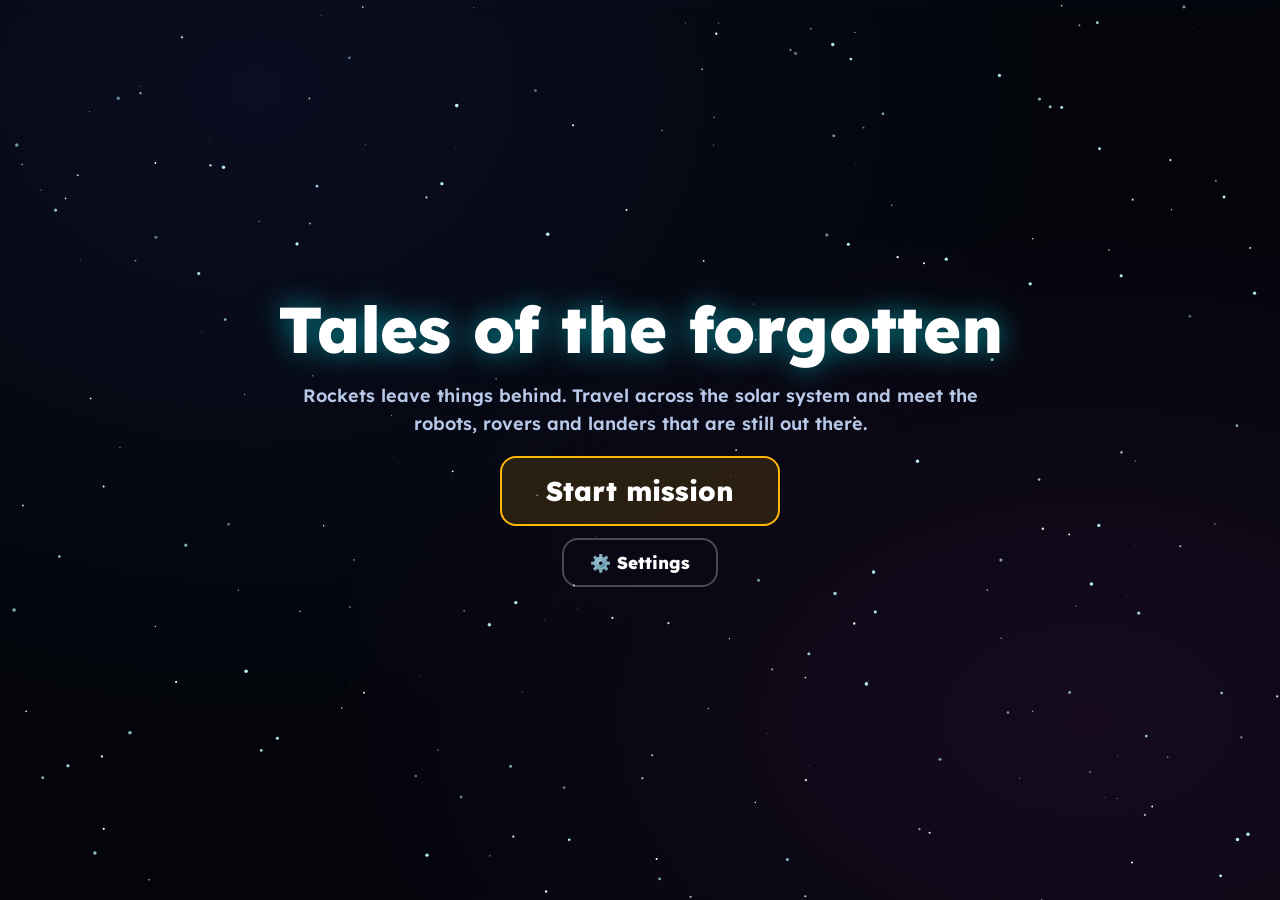
==== commit 38428286: "Update index-7.html" ====
--- a/index-7.html
+++ b/index-7.html
@@ -4,7 +4,7 @@
 <meta charset="utf-8">
 <meta name="google" content="notranslate">
 <meta name="viewport" content="width=device-width,initial-scale=1">
-<title>Abandoned in Space – Acts 1–3: The Moon, Mars and Beyond</title>
+<title>Tales of the forgotten – Acts 1–3: The Moon, Mars and Beyond</title>
 <link href="https://fonts.googleapis.com/css2?family=Lexend:wght@400;600;800&display=swap" rel="stylesheet">
 <style>
 :root{--bg:#0b0d17;--deep:#03050b;--cy:#00f3ff;--gold:#ffb703;--ok:#39ff88;--bad:#ff4d6d;--glass:rgba(18,24,48,.6)}
@@ -201,7 +201,7 @@
 <div id="pop"><div class="box"><div id="p-i"></div><h2 id="p-t"></h2><p id="p-r"></p><button class="btn gold" id="p-b"></button></div></div>
 
 <section class="screen on" id="intro">
-  <h1>Abandoned in Space</h1>
+  <h1>Tales of the forgotten</h1>
   <p class="sub">Rockets leave things behind. Travel across the solar system and meet the robots, rovers and landers that are still out there.</p>
   <div class="row" style="flex-direction:column;align-items:center"><button class="btn gold big" id="start">Start mission</button><button class="btn ghost" id="open-set">⚙️ Settings</button></div>
 </section>
